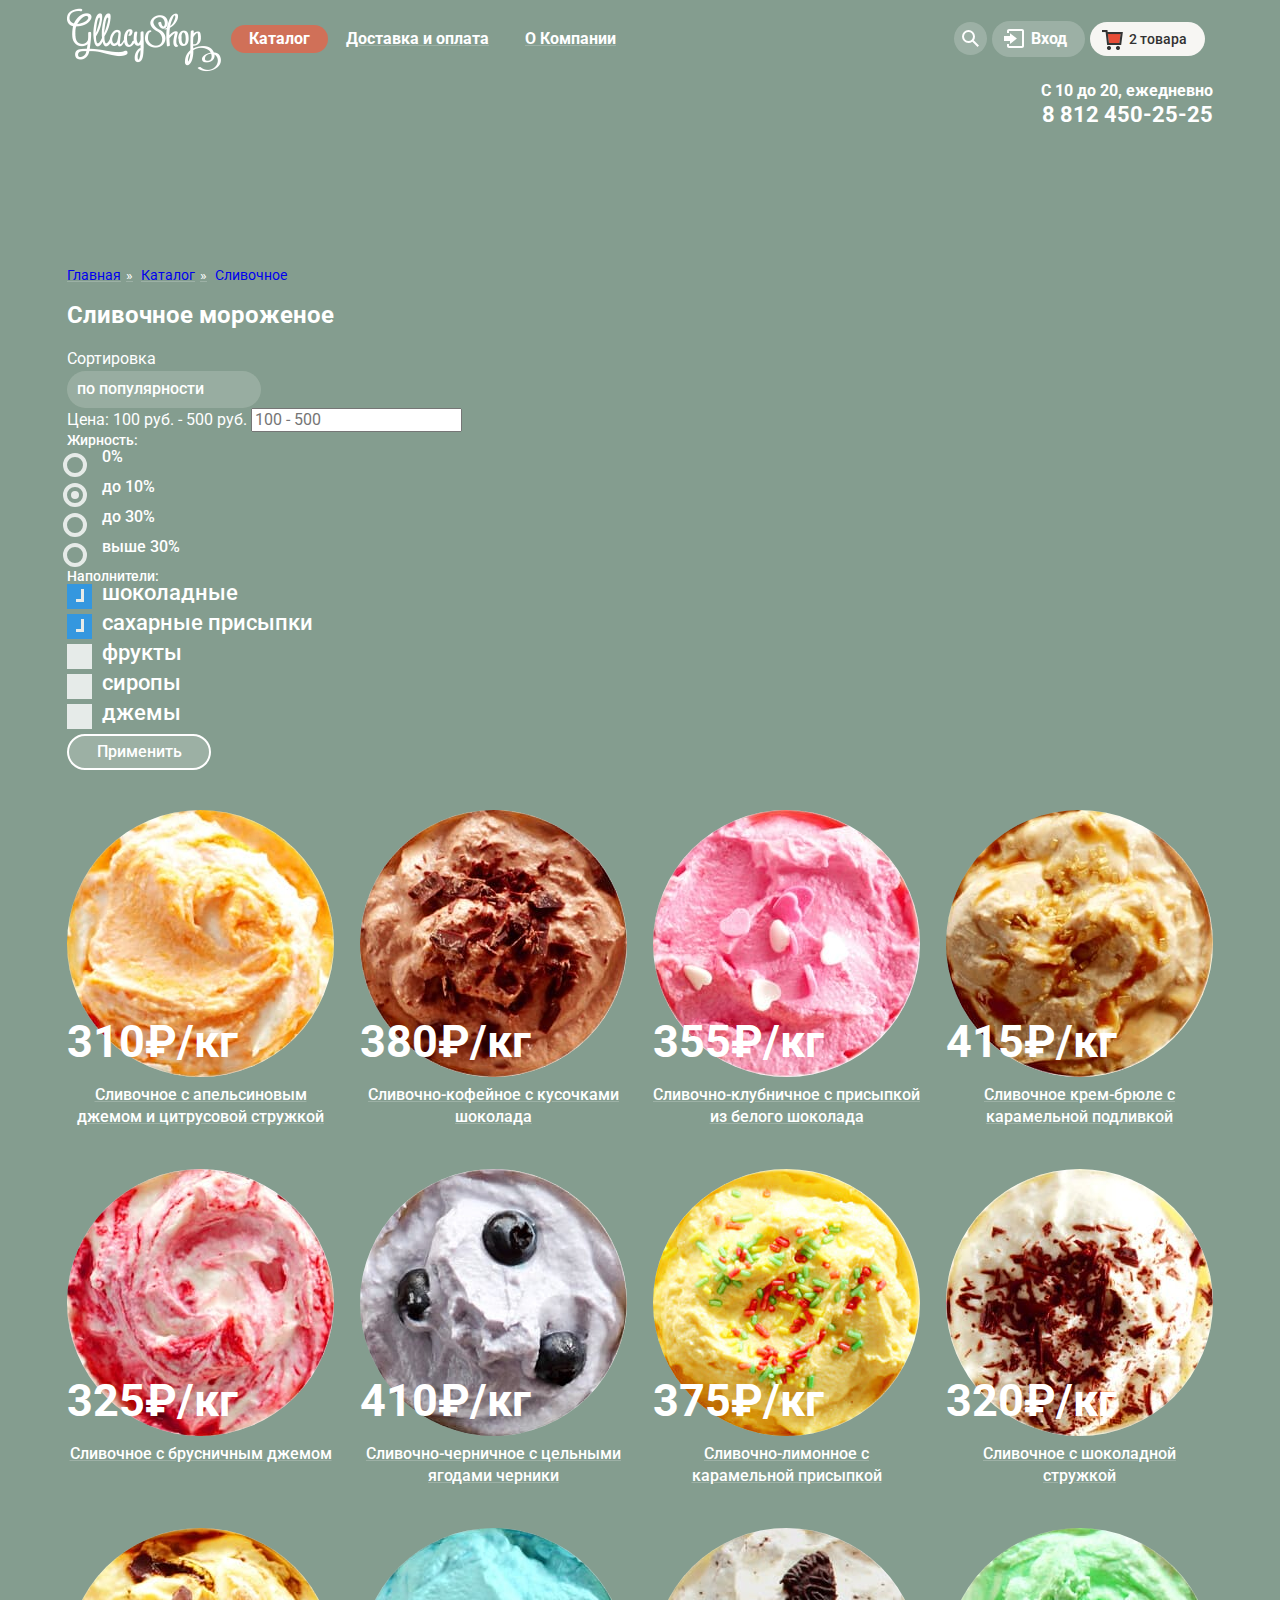
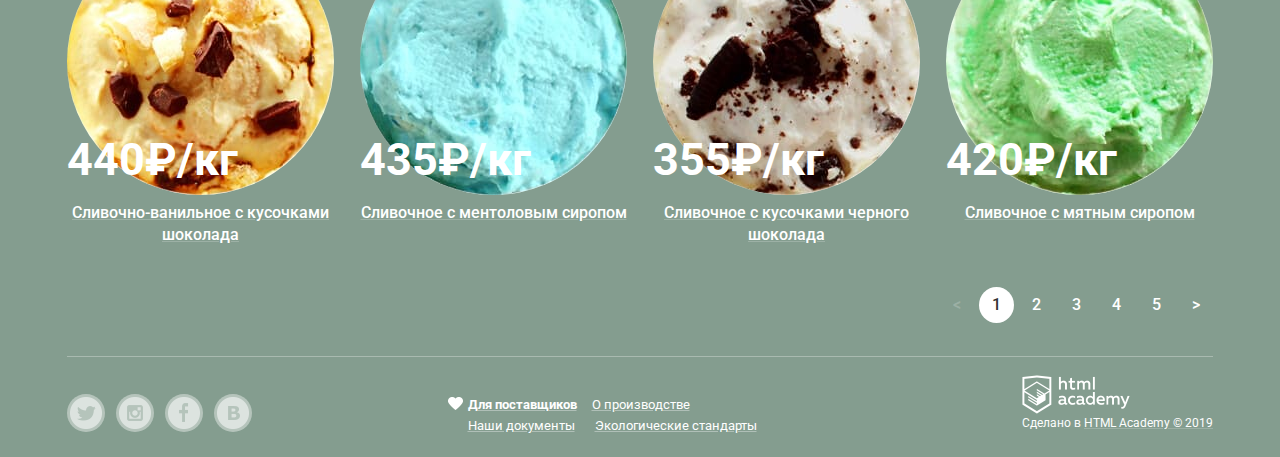
==== catalog.html @ 5bbfe1a0 "Добавляет стилизацию фильтра с радио-кнопками" ====
<!DOCTYPE html>
<html lang="ru">

<head>
  <meta charset="utf-8">
  <title>HTML Academy: Глейси - Каталог</title>
  <link href="https://fonts.googleapis.com/css?family=Roboto:400,500,700&display=swap&subset=cyrillic" rel="stylesheet">
  <link href="css/normalize.css" rel="stylesheet">
  <link href="css/style.css" rel="stylesheet">
</head>

<body>
  <header class="main-header">
    <h2 class="visually-hidden">Секция хедера</h2>
    <div class="container">
      <nav class="main-navigation">
        <a class="main-header-logo" href="index.html">
          <img src="img/logo.png" width="154" height="64" alt="Глейси">
        </a>
        <ul class="site-navigation">
          <li class="navigation-item navigation-item-current catalog" onclick="myFunction()"><a href="#">Каталог</a>
            <ul class="catalog-list">
              <li class="catalog-list-item">
                <a class="" href="#">Новинки</a>
              </li>
              <li class="divider"></li>
              <li class="catalog-list-item-current">
                <a class="" href="catalog.html">Сливочное</a>
              </li>
              <li class="catalog-list-item">
                <a class="" href="#">Щербеты</a>
              </li>
              <li class="catalog-list-item">
                <a class="" href="#">Фруктовый лед</a>
              </li>
              <li class="catalog-list-item">
                <a class="" href="#">Мелорин</a>
              </li>
            </ul>
          </li>
          <li class="navigation-item"><a href="delivery.html">Доставка и оплата</a></li>
          <li class="navigation-item"><a href="company.html">О Компании</a></li>
        </ul>
        <ul class="user-navigation">
          <li class="navigation-item search"><a class="visually-hidden" href="#">Поиск</a>
            <img class="search-icon" src="img/search-icon.svg" width="17" height="17" alt="">
            <img class="search-icon-hover" src="img/search-icon-hover.svg" width="17" height="17" alt="">
            <div class="search-bar">
              <input class="search-bar-input" type="text" name="search" value="" placeholder="Что ищем?">
            </div>
          </li>
          <li class="navigation-item sign-in"><a class="sign-in-text" href="#">Вход</a>
            <form class="sign-form" action="https://echo.htmlacademy.ru" method="post">
              <input class="sign-form-email input-default" type="email" name="email" value=""
                placeholder="Электронная почта">
              <input class="sign-form-password input-default" type="password" name="password" value=""
                placeholder="Пароль">
              <div class="sign-form-container">
                <a class="button sign-in-button" href="#">
                  <span class="button-text">Войти</span></a>
                <div class="sign-link-wrapper">
                  <a class="sign-form-link" href="#">Забыли пароль?</a>
                  <a class="sign-form-link" href="#">Новая регистрация</a>
                </div>
              </div>
            </form>
          </li>
          <li class="navigation-item basket full-basket"><a class="basket-link-full" href="basket.html">2 товара</a>
            <div class="basket-full-form">
              <ul class="basket-list">
                <li class="basket-list-item">
                  <img class="basket-item-small" src="img/icecream-1-small.png" width="33" height="33" alt="">
                  <p class="basket-item-description">Пломбир с апельсиновым джемом</p>
                  <p class="basket-item-kg">1,5 кг х
                    <span class="price-per-kg">200 руб.</span></p>
                  <p class="item-total-price">300 руб.</p>
                </li>
                <li class="basket-list-item">
                  <img class="basket-item-small" src="img/icecream-2-small.png" width="33" height="33" alt="">
                  <p class="basket-item-description">Клубничный пломбир с присыпкой
                    из белого шоколада</p>
                  <p class="basket-item-kg">1,5 кг х
                    <span class="price-per-kg">300 руб.</span></p>
                  <p class="item-total-price">450 руб.</p>
                </li>
              </ul>
              <p class="basket-price-total">Итого: <span>750 руб.</span></p>
              <a class="button basket-button">
                <span class="button-text">Оформить заказ</span></a>
            </div>
          </li>
        </ul>
      </nav>
      <div class="schedule-card">
        <p class="schedule">С 10 до 20, ежедневно</p>
        <p class="header-tel">8 812 450-25-25</p>
      </div>
    </div>
  </header>
  <main>
    <section class="breadcrumbs">
      <div class="container">
        <h2 class="visually-hidden">Секция указателя</h2>
        <ul class="breadcrumbs-list">
          <li class="breadcrumbs-item"><a href="index.html">Главная</a></li>
          <li class="breadcrumbs-item"><a href="#">Каталог</a></li>
          <li class="breadcrumbs-item"><a href="#">Сливочное</a></li>
        </ul>
      </div>
    </section>
    <section class="site-title">
      <div class="container">
        <h2 class="site-text">Сливочное мороженое</h2>
      </div>
    </section>
    <section class="filters">
      <h2 class="visually-hidden">Секция фильтров</h2>
      <div class="container">
        <form class="filters-form">
          <label for="filters-sorting">Сортировка</label>
          <div class="custom-filters-sorting">
            <select id="filters-sorting" class="filters-sorting-select" name="sorting">
              <option class="sorting-option">по популярности</option>
              <option class="sorting-option">сначала недорогие</option>
              <option class="sorting-option">сначала дорогие</option>
              <option class="sorting-option">по жирности</option>
            </select>
          </div>
          <label for="filters-pricing">Цена: 100 руб. - 500 руб.</label>
          <input id="filters-pricing" class="filters-pricing-input" type="text" name="pricing" placeholder="100 - 500">
          <fieldset class="filters-fat">
            <legend class="fat-title">Жирность:</legend>
            <ul class="filters-fat-list">
              <li class="filters-fat-item">
                <label class="radio-container" aria-label="Выбрать жирность
                мороженого: 0%">
                  <input type="radio" name="fat" value="0%">
                  <span class="radio-mark"></span>
                  0%
                </label>
              </li>
              <li class="filters-fat-item">
                <label class="radio-container" aria-label="Выбрать жирность
                мороженого: до 10%">
                  <input type="radio" name="fat" value="10%" checked>
                  <span class="radio-mark"></span>
                  до 10%
                </label>
              </li>
              <li class="filters-fat-item">
                <label class="radio-container" aria-label="Выбрать жирность
                мороженого: до 30%">
                  <input type="radio" name="fat" value="30%">
                  <span class="radio-mark"></span>
                  до 30%
                </label>
              </li>
              <li class="filters-fat-item">
                <label class="radio-container" aria-label="Выбрать жирность
                мороженого: выше 30%">
                  <input type="radio" name="fat" value="выше 30%">
                  <span class="radio-mark"></span>
                  выше 30%
                </label>
              </li>
            </ul>
          </fieldset>
          <fieldset class="filters-filler">
            <legend class="filler-title">Наполнители:</legend>
            <ul class="filler-list">
              <li class="filler-list-item" tabindex="0">
                <label class="checkbox-container" aria-label="Выбрать наполнители:
                шоколадные">
                  <input type="checkbox" name="filler" value="шоколадные" checked>
                  <span class="checkbox-mark"></span>
                  шоколадные
                </label>
              </li>
              <li class="filler-list-item" tabindex="0">
                <label class="checkbox-container" aria-label="Выбрать наполнители:
                сахарные присыпки">
                  <input type="checkbox" name="filler" value="сахарные присыпки" checked>
                  <span class="checkbox-mark"></span>
                  сахарные присыпки
                </label>
              </li>
              <li class="filler-list-item" tabindex="0">
                <label class="checkbox-container" aria-label="Выбрать наполнители:
                фрукты">
                  <input type="checkbox" name="filler" value="фрукты">
                  <span class="checkbox-mark"></span>
                  фрукты
                </label>
              </li>
              <li class="filler-list-item" tabindex="0">
                <label class="checkbox-container" aria-label="Выбрать наполнители:
                сиропы">
                  <input type="checkbox" name="filler" value="сиропы">
                  <span class="checkbox-mark"></span>
                  сиропы
                </label>
              </li>
              <li class="filler-list-item" tabindex="0">
                <label class="checkbox-container" aria-label="Выбрать наполнители:
                джемы">
                  <input type="checkbox" name="filler" value="джемы">
                  <span class="checkbox-mark"></span>
                  джемы
                </label>
              </li>
            </ul>
          </fieldset>
          <button class="filters-button">Применить</button>
        </form>
      </div>
    </section>
    <section class="goods">
      <h2 class="visually-hidden">Секция товаров</h2>
      <div class="container">
        <ul class="goods-list">
          <li class="good-item">
            <img class="icecream-image" src="img/icecream-1.jpg" width="267" height="267" alt="">
            <div class="price-tag">
              <p class="hit-price">310<span class="hit-price-icon">₽/кг</span></p>
            </div>
            <p class="hit-text">Сливочное с апельсиновым джемом и
              цитрусовой стружкой</p>
            <div class="item-card">
              <a class="button quick-view-button" href="#">Быстрый просмотр</a>
            </div>
          </li>
          <li class="good-item">
            <img class="icecream-image" src="img/icecream-2.jpg" width="267" height="267" alt="">
            <div class="price-tag">
              <p class="hit-price">380<span class="hit-price-icon">₽/кг</span></p>
            </div>
            <p class="hit-text">Сливочно-кофейное с кусочками шоколада</p>
            <div class="item-card">
              <a class="button quick-view-button" href="#">Быстрый просмотр</a>
            </div>
          </li>
          <li class="good-item">
            <img class="icecream-image" src="img/icecream-3.jpg" width="267" height="267" alt="">
            <div class="price-tag">
              <p class="hit-price">355<span class="hit-price-icon">₽/кг</span></p>
            </div>
            <p class="hit-text">Сливочно-клубничное с присыпкой из белого шоколада</p>
            <div class="item-card">
              <a class="button quick-view-button" href="#">Быстрый просмотр</a>
            </div>
          </li>
          <li class="good-item">
            <img class="icecream-image" src="img/icecream-4.jpg" width="267" height="267" alt="">
            <div class="price-tag">
              <p class="hit-price">415<span class="hit-price-icon">₽/кг</span></p>
            </div>
            <p class="hit-text">Сливочное крем-брюле с карамельной подливкой</p>
            <div class="item-card">
              <a class="button quick-view-button" href="#">Быстрый просмотр</a>
            </div>
          </li>
          <li class="good-item">
            <img class="icecream-image" src="img/icecream-5.jpg" width="267" height="267" alt="">
            <div class="price-tag">
              <p class="hit-price">325<span class="hit-price-icon">₽/кг</span></p>
            </div>
            <p class="hit-text">Сливочное с брусничным джемом</p>
            <div class="item-card">
              <a class="button quick-view-button" href="#">Быстрый просмотр</a>
            </div>
          </li>
          <li class="good-item">
            <img class="icecream-image" src="img/icecream-6.jpg" width="267" height="267" alt="">
            <div class="price-tag">
              <p class="hit-price">410<span class="hit-price-icon">₽/кг</span></p>
            </div>
            <p class="hit-text">Сливочно-черничное с цельными ягодами черники</p>
            <div class="item-card">
              <a class="button quick-view-button" href="#">Быстрый просмотр</a>
            </div>
          </li>
          <li class="good-item">
            <img class="icecream-image" src="img/icecream-7.jpg" width="267" height="267" alt="">
            <div class="price-tag">
              <p class="hit-price">375<span class="hit-price-icon">₽/кг</span></p>
            </div>
            <p class="hit-text">Сливочно-лимонное с карамельной присыпкой</p>
            <div class="item-card">
              <a class="button quick-view-button" href="#">Быстрый просмотр</a>
            </div>
          </li>
          <li class="good-item">
            <img class="icecream-image" src="img/icecream-8.jpg" width="267" height="267" alt="">
            <div class="price-tag">
              <p class="hit-price">320<span class="hit-price-icon">₽/кг</span></p>
            </div>
            <p class="hit-text">Сливочное с шоколадной стружкой</p>
            <div class="item-card">
              <a class="button quick-view-button" href="#">Быстрый просмотр</a>
            </div>
          </li>
          <li class="good-item">
            <img class="icecream-image" src="img/icecream-9.jpg" width="267" height="267" alt="">
            <div class="price-tag">
              <p class="hit-price">440<span class="hit-price-icon">₽/кг</span></p>
            </div>
            <p class="hit-text">Сливочно-ванильное с кусочками шоколада</p>
            <div class="item-card">
              <a class="button quick-view-button" href="#">Быстрый просмотр</a>
            </div>
          </li>
          <li class="good-item">
            <img class="icecream-image" src="img/icecream-10.jpg" width="267" height="267" alt="">
            <div class="price-tag">
              <p class="hit-price">435<span class="hit-price-icon">₽/кг</span></p>
            </div>
            <p class="hit-text">Сливочноe с ментоловым сиропом </p>
            <div class="item-card">
              <a class="button quick-view-button" href="#">Быстрый просмотр</a>
            </div>
          </li>
          <li class="good-item">
            <img class="icecream-image" src="img/icecream-11.jpg" width="267" height="267" alt="">
            <div class="price-tag">
              <p class="hit-price">355<span class="hit-price-icon">₽/кг</span></p>
            </div>
            <p class="hit-text">Сливочное с кусочками черного шоколада</p>
            <div class="item-card">
              <a class="button quick-view-button" href="#">Быстрый просмотр</a>
            </div>
          </li>
          <li class="good-item">
            <img class="icecream-image" src="img/icecream-12.jpg" width="267" height="267" alt="">
            <div class="price-tag">
              <p class="hit-price">420<span class="hit-price-icon">₽/кг</span></p>
            </div>
            <p class="hit-text">Сливочное с мятным сиропом</p>
            <div class="item-card">
              <a class="button quick-view-button" href="#">Быстрый просмотр</a>
            </div>
          </li>
        </ul>
      </div>
    </section>
    <div class="pagination">
      <div class="container">
        <ul class="pagination-list">
          <li class="pagination-cover">
            <a class="pagination-item pagination-item-disabled" href="#"
              aria-label="Перейти на предыдущую страницу">&lt;</a>
          </li>
          <li class="pagination-cover">
            <a class="pagination-item pagination-item-current" href="#" aria-label="Текущая страница">1</a>
          </li>
          <li class="pagination-cover">
            <a class="pagination-item" href="#" aria-label="Перейти на вторую страницу">2</a>
          </li>
          <li class="pagination-cover">
            <a class="pagination-item" href="#" aria-label="Перейти на третью страницу">3</a>
          </li>
          <li class="pagination-cover">
            <a class="pagination-item" href="#" aria-label="Перейти на четвертую страницу">4</a>
          </li>
          <li class="pagination-cover">
            <a class="pagination-item" href="#" aria-label="Перейти на пятую страницу">5</a>
          </li>
          <li class="pagination-cover">
            <a class="pagination-item" href="#" aria-label="Перейти на следующую страницу">></a>
          </li>
        </ul>
      </div>
    </div>
  </main>
  <footer class="main-footer">
    <div class="container container-spacebetween">
      <ul class="social-button-list">
        <li class="social-button-container">
          <a class="social-button" href="#">
            <img src="img/twitter-icon.svg" width="32" height="32" alt="">
            <span class="visually-hidden">Твиттер</span>
          </a>
        </li>
        <li class="social-button-container">
          <a class="social-button" href="#">
            <img src="img/insta-icon.svg" width="32" height="32" alt="">
            <span class="visually-hidden">Инстаграм</span>
          </a>
        </li>
        <li class="social-button-container">
          <a class="social-button" href="#">
            <img src="img/fb-icon.svg" width="32" height="32" alt="">
            <span class="visually-hidden">Фейсбук</span>
          </a>
        </li>
        <li class="social-button-container">
          <a class="social-button" href="#">
            <img src="img/vk-icon.svg" width="32" height="32" alt="">
            <span class="visually-hidden">Вконтакте</span>
          </a>
        </li>
      </ul>
      <ul class="menu">
        <li class="menu-item"><a class="link-default" href="#">Для поставщиков</a></li>
        <li class="menu-item"><a class="link-default" href="#">О производстве</a></li>
        <li class="menu-item"><a class="link-default" href="#">Наши документы</a></li>
        <li class="menu-item"><a class="link-default" href="#">Экологические стандарты</a></li>
      </ul>
      <div class="made-in">
        <img src="img/logo-htmlacademy.svg" width="108" height="39" alt="">
        <p class="made-in-text">Сделано в
          <span class="made-in-htmlacademy">HTML Academy © 2019</span>
        </p>
      </div>
    </div>
  </footer>
  <div class="modal">
    <div class="container">
      <div class="modal-title-wrapper ">
        <h2>Мы обязательно вам ответим!</h2>
        <button class="modal-close" type="button" aria-label="Закрыть форму обратной связи">
          <img src="img/close-cross.svg" width="18" height="17" alt="">
        </button>
      </div>
      <form class="writeus-form" action="https://echo.htmlacademy.ru" method="post">
        <p class="writeus-item">
          <input id="writeus-name" class="writeus-item-input input-default" type="text" name="name" value=""
            placeholder="Как вас зовут?">
        </p>
        <p class="writeus-item">
          <input id="writeus-email" class="writeus-item-input input-default" type="email" name="email" value=""
            placeholder="Ваша почта для ответа?">
        </p>
        <p class="writeus-item">
          <input id="writeus-emailtext" class="writeus-item-input input-default" type="text" name="email-text" value=""
            placeholder="Напишите что-нибудь...">
        </p>
        <button class="button writeus-button" type="submit"><span class="button-text">Отправить</span></button>
      </form>
    </div>
  </div>
  <script src="js/script.js"></script>
</body>

</html>
---- css/style.css ----
/*  */
/* Основные правила */

body {
  margin: 0 auto;
  padding: 0;

  font-family: "Roboto", Arial, sans-serif;
  font-size: 16px;
  font-weight: 400;
  line-height: 24px;
  color: #ffffff;

  background-color: #849d8f;
}

a {
  text-decoration: none;
}

/*  */
/* Visually hidden */

.visually-hidden {
  position: absolute;
  clip: rect(0 0 0 0);
  width: 1px;
  height: 1px;
  margin: -1px;
}

/*  */
/* Стили контейнеров */
.container {
  width: 1146px;
  margin: 0 auto;
  padding: 0 27px;
}

.container-flex {
  display: flex;
}

.container-spacebetween {
  display: flex;
  justify-content: space-between;
}
/*  */

/*  */
/* Раздел навигации */
.main-header {
  margin-bottom: 140px;
}

.main-navigation {
  display: flex;
  /* flex-direction: row;
  justify-content: space-between; */

  width: 1146px;
  /* height: 154px; */
  margin: 0;
  padding: 0;
  padding-top: 8px;
}

.main-header-logo {
  margin-right: 10px;
}

.site-navigation,
.catalog-list,
.user-navigation {
  margin: 0;
  padding: 0;

  list-style: none;
}

.site-navigation {
  display: flex;
  align-items: center;

  margin-right: 320px;
  margin-bottom: 10px;

  font-size: 16px;
  font-weight: 700;
  line-height: 18px;
}

.navigation-item {
  margin: 0;
  margin-top: 5px;
  margin-bottom: 5px;
  padding: 0;
  padding-top: 5px;
  padding-bottom: 5px;
}

.catalog:hover {
  text-decoration: none;

  background-color: #f7f6f3;
  border-radius: 25px;
}

.catalog:hover > a {
  color: #000000;
}

.catalog:hover .catalog-list {
  display: block;
}

.catalog:focus,
.catalog:active  {
  box-shadow: inset 0 2px 1px #696969;
  background-color: #ededed;
  background-color: #f8f7f4;
}

.catalog {
  position: relative;
}

.catalog-list {
  display: none;
  position: absolute;
  top: 30px;
  left: 0;

  width: 143px;
  margin-top: 5px;
  /* height: 171px; */

  box-shadow: 0 20px 20px rgba(0, 0, 0, 0.4);
  background-color: #f8f7f4;
  border-radius: 5px;

  z-index: 1;
}

.show {
  display: block;
}

.catalog-list .catalog-list-item {
  margin-right: 5px;
  margin-left: 5px;
  padding-top: 8px;
  padding-right: 20px;
  padding-left: 20px;
  padding-bottom: 8px;
}

.catalog-list-item a {
  font-size: 14px;
  font-weight: 400;
  line-height: 16px;

  color: #000000;
}

.catalog-list-item:first-child {
  border-bottom: 1px solid #e9e9e9;
}

.catalog-list-item:first-child a {
  font-weight: 700;
}

.catalog-list-item:hover {
  background-color: #fbded7;
  border-radius: 5px;
}

.catalog-list-item:focus {
  background-color: #f6b5a5;
  border-radius: 5px;
}

.catalog-list .catalog-list-item-current {
  padding-top: 8px;
  padding-bottom: 8px;

  background-color: #d07058;
}

.catalog-list-item-current a {
  padding-top: 8px;
  padding-right: 20px;
  padding-left: 20px;
  padding-bottom: 8px;

  font-size: 14px;
  font-weight: 400;
  line-height: 16px;

  color: #ffffff;
}

.navigation-item {
  padding-left: 18px;
  padding-right: 18px;

  text-decoration: underline;
  text-decoration-color: rgba(255, 255, 255, 0.2);
}

.navigation-item-current {
  text-decoration: none;

  background-color: #d07058;
  border-radius: 25px;
}

.user-navigation {
  display: flex;
  align-items: center;
  flex-wrap: wrap;

  margin-bottom: 10px;

  font-size: 14px;
  font-weight: 500;
  line-height: 16px;
}

/*  */
/* Кнопка поиска */
.search {
  position: relative;

  width: 33px;
  height: 33px;
  margin: 0;
  padding: 0;

  border-radius: 50%;
  background-color:rgba(255, 255, 255, 0.2);
}

.search-icon,
.search-icon-hover {
  padding-top: 8px;
  padding-left: 8px;
}

.search-icon-hover {
  display: none;
}

.search:hover {
  background-color: #f8f7f4;
}

.search:hover .search-icon {
  display: none;
}

.search:hover .search-icon-hover {
  display: block;
}

.search:hover .search-bar {
  display: block;
}

.search-bar {
  display: none;
  position: absolute;
  top: 37px;
  right: 0;

  width: 341px;
  height: 84px;

  box-shadow: 0 20px 20px rgba(0, 0, 0, 0.4);
  background-color: #f8f7f4;
  border-radius: 5px;
}

.search-bar-input {
  width: 301px;
  height: 44px;
  margin: 0;
  margin-top: 15px;
  margin-right: 10px;
  margin-bottom: 15px;
  margin-left: 10px;
  padding: 0;
  padding-left: 15px;

  font-size: 14px;
  font-weight: 400;
  line-height: 24px;
  color: rgba(157, 177, 165, 0.2);

  border: 1px solid #d3d3d2;
  background-color: #ffffff;
  border-radius: 5px;
}
/*  */

/*  */
/* Форма входа */
.sign-in {
  position: relative;
  margin-left: 5px;
  padding-top: 9px;
  padding-bottom: 9px;

  text-decoration: none;

  border-radius: 25px;
  background-color:rgba(255, 255, 255, 0.2);
}

.sign-in > a {
  margin: 0;
  padding: 0;
  padding-left: 21px;

  font-size: 14px;
  font-weight: 500;
  line-height: 16px;
  color: #ffffff;
}

.sign-in .sign-in-text::before {
  position: absolute;
  top: 8px;
  left: 12px;

  content: url("../img/entry-icon.svg");
}

.sign-in:hover {
  background-color: #f8f7f4;
}

.sign-in:hover > a {
  color: #323232;
}

.sign-in:hover .sign-in-text::before {
  content: url("../img/entry-icon-hover.svg");
}

.sign-in:hover .sign-form {
  display: flex;
}

.sign-form {
  display: none;
  flex-direction: column;
  position: absolute;
  top: 40px;
  left: -187px;

  width: 277px;
  height: 214px;

  box-shadow: 0 20px 20px rgba(0, 0, 0, 0.4);
  background-color: #f8f7f4;
  border-radius: 10px;
}

.sign-form-email {
  width: 226px;
  height: 39px;
  margin-top: 20px;
  margin-left: 20px;
  padding-top: 5px;
  padding-left: 15px;

  border: 1px solid #d3d3d2;
  background-color: #ffffff;
  border-radius: 5px;
}

.sign-form-password {
  width: 226px;
  height: 39px;
  margin-top: 20px;
  margin-left: 20px;
  padding-top: 5px;
  padding-left: 15px;

  border: 1px solid #d3d3d2;
  background-color: #ffffff;
  border-radius: 5px;
}

.sign-form-container {
  display: flex;
  flex-direction: row;
  justify-content: flex-start;
}

.button {
  display: block;
  width: 100px;
  /* height: 40px; */

  vertical-align: middle;
  text-align: center;
  line-height: 38px;
  /* box-shadow: 0 1px 2px #ac1000; */
  background-color: #e84d37;
  /* background-image: linear-gradient(to top, #e74a35 0%, #f26843 100%); */

  box-shadow: 0 2px 2px rgba(172, 16, 0, 0.64);
  background-color: #ffffff;
  background-image: linear-gradient(to top, #e74a35 0%, #f26843 100%);
  border-radius: 20px;
}

.sign-link-wrapper {
  display: flex;
  flex-direction: column;

  margin-top: 12px;
}
/* Общие стили для кнопок */
.button:hover {
  box-shadow: 0 2px 2px #ac1000;
  background-color: rgba(255, 255, 255, 0.2);
  background-color: #ffffff;
  background-image: linear-gradient(to top, #e74a35 0%, #f26843 100%);
}

.button:active {
  box-shadow: inset 0 2px 2px #942718;
  background-color: rgba(0, 0, 0, 0.07);
  background-color: #ffffff;
  background-image: linear-gradient(to top, #f26843 0%, #e74a35 100%);
}

.sign-in-button {
  align-self: flex-start;
  height: 38px;
  margin: 0;
  margin-top: 15px;
  margin-right: 20px;
  margin-left: 20px;
  padding: 0;

  line-height: 38px;
}

.button-text {
  font-size: 18px;
  font-weight: 700;
  line-height: 38px;
  color: #fefefe;
}

.sign-form-link {
  font-size: 13px;
  font-weight: 400;
  line-height: 24px;
  color: #323232;

  text-decoration: underline;
  text-decoration-color: rgba(0, 0, 0, 0.2);
}

/*  */

/*  */
/* Форма корзины */
.basket {
  position: relative;
  margin-left: 5px;
  padding-top: 9px;
  padding-bottom: 9px;

  text-decoration: none;

  border-radius: 25px;
  background-color:rgba(255, 255, 255, 0.2);
}

.full-basket {
  background-color: #f7f6f3;
}

.basket .basket-link-empty {
  margin: 0;
  padding: 0;
  padding-left: 21px;

  font-size: 14px;
  font-weight: 500;
  line-height: 16px;
  color: #ffffff;
}

.basket .basket-link-empty::before {
  position: absolute;
  top: 8px;
  left: 12px;

  content: url("../img/basket-icon.svg");
}

.basket .basket-link-full {
  margin: 0;
  padding: 0;
  padding-left: 21px;

  font-size: 14px;
  font-weight: 500;
  line-height: 16px;
  color: #323232;
}

.basket .basket-link-full::before {
  position: absolute;
  top: 8px;
  left: 12px;

  content: url("../img/basket-full-icon.svg");
}

.basket:hover .basket-full-form{
  display: flex;
}

.basket-full-form {
  display: none;
  flex-direction: column;
  position: absolute;
  top: 38px;
  left: -424px;

  width: 539px;
  height: 202px;
  padding-top: 20px;
  padding-bottom: 20px;

  box-shadow: 0 20px 20px rgba(0, 0, 0, 0.4);
  background-color: #f8f7f4;
  border-radius: 5px;
}

.basket-list {
  display: flex;
  flex-direction: column;

  margin-right: 14px;
  margin-bottom: 16px;
  margin-left: 14px;

  border-bottom: 1px solid #e9e9e9;
}

.basket-list-item {
  position: relative;
  display: flex;
  align-items: center;

  width: 485px;
  /* height: 33px; */
  padding-bottom: 5px;
}

.basket-item-small {
  margin-right: 14px;
}

.basket-list-item::before {
  position: absolute;
  content: url("../img/small-cross.png");

  top: 15px;
  left: -25px;

  width: 11px;
  height: 11px;
}

.basket-item-description {
  width: 220px;
  margin-right: 32px;
}

.basket-item-kg {
  margin-right: 29px;
}

.basket-item-description,
.basket-item-kg,
.price-per-kg,
.item-total-price {
  font-size: 13px;
  font-weight: 400;
  line-height: 16px;
  color: #323232;
}

.price-per-kg {
  color: #999999;
}

.basket-price-total {
  align-self: flex-end;
  margin: 0;
  margin-right: 16px;
  padding: 0;
  padding-bottom: 15px;

  font-size: 15px;
  font-weight: 700;
  line-height: 18px;
  color: #323232;
}

.basket:hover > a {
  color: #000000;
}

.basket-button {
  align-self: flex-end;

  width: 170px;
  margin-right: 14px;
  padding: 0;
  padding-bottom: 6px;
}

/*  */

.navigation-item > a {
  font-size: 16px;
  font-weight: 700;
  line-height: 18px;
  color: #ffffff;
}

.schedule-card {
  display: flex;
  flex-direction: column;
  align-items: flex-end;
}

.schedule {
  margin: 0;
  padding: 0;

  font-weight: 700;
}

.header-tel {
  margin: 0;
  padding: 0;

  font-size: 22px;
  font-weight: 700;
  line-height: 24px;
}

/* Раздел слайдера */
.slider {
  display: none;
}

/* Раздел баннеров */
.banner-catalog {
  display: flex;

  margin: 0;
  margin-bottom: 37px;
  padding: 0;

  list-style: none;
}

.banner-title {
  margin: 0;
  padding: 0;
  padding-top: 18px;
  padding-bottom: 18px;

  font-size: 35px;
  font-weight: 700;
  line-height: 41px;
}

.banner-item {
  display: flex;
  flex-direction: column;

  width: 560px;
  height: 229px;
  padding-left: 30px;

  border-radius: 10px;
}

.banner-item:first-child {
  margin-right: 30px;

  background-color: #d02452;
  background-image: url("../img/raspberry-bg.jpg");
  background-size: cover;
  background-repeat: no-repeat;
}

.banner-item:last-child {
  background-color: #6e4229;
  background-image: url("../img/chocolate-bg.jpg");
  background-size: cover;
  background-repeat: no-repeat;
}

.banner-text {
  width: 514px;
  height: 40px;

  margin: 0;
  padding: 0;
  padding-bottom: 40px;

  font-size: 18px;
  font-weight: 700;
  line-height: 22px;
}

.banner-button {
  align-self: flex-end;

  width: 150px;
  /* height: 46px; */
  margin-right: 20px;
  padding-top: 10px;
  padding-right: 15px;
  padding-bottom: 10px;
  padding-left: 15px;

  font-size: 18px;
  font-weight: 700;
  line-height: 24px;
  text-decoration: none;
  color: #ffffff;

  box-shadow: 0 2px 2px rgba(85, 8, 0, 0.54);
  background-color: #ffffff;
  background-image: linear-gradient(to top, #e74a35 0%, #f26843 100%);
  opacity: 0.99;
}

.banner-button:hover {
  box-shadow: 0 1px 2px #ac1000;
  background-color: rgba(255, 255, 255, 0.2);
  background-color: #ffffff;
  background-image: linear-gradient(to top, #e74a35 0%, #f26843 100%);
}

.banner-button:active {
  box-shadow: inset 0 2px 2px #942718;
  background-color: rgba(0, 0, 0, 0.07);
  background-color: #ffffff;
  background-image: linear-gradient(to top, #f26843 0%, #e74a35 100%);
}

/* Раздел хитов */
.hits-catalog {
  display: flex;

  margin: 0;
  padding: 0;
  margin-bottom: 40px;

  list-style: none;
}

.hit-item {
  margin-right: 26px;
}

.price-tag {
  position: relative;
}

.hit-price {
  position: absolute;
  top: -65px;

  margin: 0;
  padding: 0;

  font-size: 45px;
  font-weight: 700;
  line-height: 45px;
  color: #ffffff;
}

.hit-kg-icon,
.hit-ruble-icon {
  font-size: 30px;
  font-weight: 700;
  line-height: 45px;
  color: #ffffff;
}

.hit-ruble-icon {
  font-size: 45px;
}

.hit-text {
  margin: 0;
  padding: 0;

  font-size: 16px;
  font-weight: 500;
  line-height: 22px;
  color: #ffffff;

  text-align: center;
  text-decoration: underline;
  text-decoration-color: rgba(255, 255, 255, 0.2);
}

.icecream-image {
  border-radius: 50%;
}

.hit-icon {
  position: absolute;
  top: -268px;
}

/* Общие стили для ссылок */
.link-default {
  /* font-size: 16px;
  font-weight: 500;
  line-height: 18px; */
  color: #ffffff;

  text-decoration: underline;
  text-decoration-color: rgba(255, 255, 255, 0.2);
}

.link-default:hover,
.link-default:active {
  /* font-size: 16px;
  font-weight: 500;
  line-height: 18px; */
  color: #ffbc9e;

  text-decoration: underline;
  text-decoration-color: rgba(255, 188, 158, 0.2);
}

.link-form-default {
  /* font-size: 16px;
  font-weight: 500;
  line-height: 18px; */
  color: #323232;

  text-decoration: underline;
  text-decoration-color: rgba(50, 50, 50, 0.2);
}

.link-form-default:hover,
.link-form-default:active {
  /* font-size: 16px;
  font-weight: 500;
  line-height: 18px; */
  color: #e84d37;

  text-decoration: underline;
  text-decoration-color: rgba(232, 77, 55, 0.2);
}

/* Общие стили для полей ввода */
.input-default {
  font-size: 16px;
  font-weight: 400;
  line-height: 24px;
  color: #999999;

  border: 1px solid rgba(178, 178, 178, 0.52);
  background-color: #ffffff;
}

.input-default:hover {
  border: 2px solid rgba(154, 154, 154, 0.52);
}

.input-default:focus {
  border: 2px solid rgba(46, 136, 228, 0.52);
}

.input-default:valid {
  font-size: 16px;
  font-weight: 700;
  line-height: 24px;
  color: #323232;

  border: 1px solid rgba(178, 178, 178, 0.52);
}


/* Раздел SEO */
.seo {
  margin-bottom: 40px;
}

.seo-wrapper {
  padding-left: 10px;

  background-color: #f1e7d0;
  background-image: url("../img/wafer-bg.jpg");
  background-repeat: repeat;
  border-radius: 10px;
}

.seo-title {
  margin: 0;
  padding: 0;
  padding-top: 24px;
  padding-bottom: 24px;
  padding-left: 18px;

  font-size: 24px;
  font-weight: 500;
  line-height: 30px;
  color: #323232;
}

.seo-features-list {
  display: flex;
  flex-wrap: wrap;

  margin: 0;
  padding: 0;

  list-style: none;
}

.feature-item {
  position: relative;

  width: 514px;
  margin-right: 33px;
  margin-bottom: 30px;
  margin-left: 20px;
}

.seo-feature-icon {
  position: absolute;
  top: -16px;
}

.feature-description {
  margin: 0;
  padding: 0;
  padding-left: 60px;

  font-size: 16px;
  font-weight: 400;
  line-height: 22px;
  color: #323232;
}

/* Раздел блога */
.blog-mailing {
  margin-bottom: 40px;
}

.blog-list {
  display: flex;
}

.blog-news {
  width: 560px;
  height: 220px;
  margin-right: 30px;
  padding-left: 25px;

  background-color: #ffffff;
  background-image: url("../img/strawberry-bg.png");
  background-repeat: no-repeat;
  border-radius: 10px;
}

.blog-title {
  font-size: 16px;
  font-weight: 500;
  line-height: 22px;
  color: #323232;
}

.blog-news-title {
  display: block;

  width: 282px;

  font-size: 24px;
  font-weight: 700;
  line-height: 30px;
  color: #323232;

  text-decoration: underline;
}

/* Раздел рассылки */
.mailing {
  display: flex;
  width: 560px;
  padding-top: 5px;
  padding-right: 5px;
  padding-bottom: 5px;
  padding-left: 5px;

  background-image: url("../img/mailing-bg.jpg");
  background-position: 50% 50%;
  background-repeat: no-repeat;
  border-radius: 10px;
}

.mailing-bg {
  width: 500px;
  /* height: 211px; */
  padding-top: 5px;
  padding-right: 20px;
  padding-bottom: 5px;
  padding-left: 20px;

  background-color: #f8f7f4;

  border-radius: 10px;
}

.mailing-signup {
  display: flex;
  flex-direction: row;
  justify-content: flex-start;

  margin-top: 40px;
}

.mailing-text {
  font-size: 16px;
  font-weight: 400;
  line-height: 22px;
  color: #5a5a5a;
}

.mailing-signup-input {
  width: 352px;
  height: 44px;
  margin-right: 10px;
  padding-left: 16px;

  border: 1px solid rgba(178, 178, 178, 0.52);
  background-color: #ffffff;
  border-radius: 5px;
}

.mailing-button {
  height: 20px;
  padding-top: 11px;
  padding-right: 20px;
  padding-bottom: 14px;
  padding-left: 20px;

  font-size: 18px;
  font-weight: 700;
  line-height: 24px;
  color: #fefefe;
}

/* Раздел хлебных крошек */
.breadcrumbs-list {
  display: flex;
  justify-content: space-between;

  width: 220px;
  margin: 0;
  padding: 0;

  list-style: none;
}

.breadcrumbs-item {
  font-size: 14px;
  font-weight: 400;
  line-height: 16px;
  color: #ffffff;

  text-decoration: underline;
  text-decoration-color: rgba(255, 255, 255, 0.2);
}

.breadcrumbs-item::after {
  content: "»";
  padding: 0 5px;

  line-height: 16px;

  text-decoration: none;
}

.breadcrumbs-item:last-child {
  text-decoration: none;
}

.breadcrumbs-item:last-child::after {
  display: none;
}

/* Раздел фильтров */
.filters {
  margin-bottom: 40px;
}

.filters fieldset {
  margin: 0;
  padding: 0;

  border: none;
}

.filters-sorting,
.filters-pricing,
.fat-title,
.filler-title {
  font-size: 14px;
  font-weight: 500;
  line-height: 16px;
  color: #ffffff;
}

.filters-sorting-select {
  position: relative;
  padding-left: 10px;

  font-size: 16px;
  font-weight: 500;
  line-height: 18px;
  color: #ffffff;

  width: 194px;
  height: 37px;

  appearance: none;
  background-color: rgba(157, 177, 165, 0.8);
  border: none;
  border-radius: 25px;
}

.filters-sorting-select:hover {
  color: #000000;
}

.select-selected:after {
  position: absolute;
  content: "";

  top: 14px;
  right: 10px;
  width: 0;
  height: 0;

  border: 6px solid transparent;
  border-color: #fff transparent transparent transparent;
}

/* Кастомный радио-фильтр */
.filters-fat-list,
.filler-list {
  margin: 0;
  padding: 0;

  list-style: none;
}

.radio-container {
  display: block;
  position: relative;

  margin-bottom: 12px;
  padding-left: 35px;

  user-select: none;
  cursor: pointer;
}

.radio-container input {
  position: absolute;

  height: 0;
  width: 0;

  opacity: 0;
  cursor: pointer;
}

.radio-mark {
  position: absolute;
  top: 5px;
  left: -4px;

  width: 16px;
  height: 16px;

  background-color: #849d8f;
  border: 4px solid #ffffff;
  border-radius: 50%;
  opacity: 0.8;
}

.radio-container:hover input ~ .radio-mark {
  opacity: 1;
}

.radio-container input:checked ~ .radio-mark {
  background-color: #849d8f;
}

.radio-mark:after {
  content: "";
  position: absolute;
  display: none;
}

.radio-container input:checked ~ .radio-mark:after {
  display: block;
}

.radio-container .radio-mark:after {
  top: 4px;
  left: 4px;

  width: 8px;
  height: 8px;

  border-radius: 50%;
  background: white;
}

/* Кастомный радио-фильтр */

.radio-container,
.checkbox-container {
  font-size: 16px;
  font-weight: 500;
  line-height: 18px;
  color: #ffffff;
}

/* Кастомный чекбокс-фильтр */
.checkbox-container {
  display: block;
  position: relative;

  padding-left: 35px;
  margin-bottom: 12px;

  font-size: 22px;

  user-select: none;
  cursor: pointer;
}

.checkbox-container input {
  position: absolute;

  height: 0;
  width: 0;

  opacity: 0;
  cursor: pointer;
}

.checkbox-mark {
  position: absolute;
  top: 0;
  left: 0;

  width: 25px;
  height: 25px;

  background-color: #ffffff;
  opacity: 0.8;
}

.checkbox-container:hover input ~ .checkbox-mark {
  background-color: #ffffff;
  opacity: 1;
}

.checkbox-container input:checked ~ .checkbox-mark {
  background-color: #2196F3;
}

.checkbox-mark:after {
  content: "";
  position: absolute;
  display: none;
}

.checkbox-container input:checked ~ .checkbox-mark:after {
  display: block;
}

.checkbox-container .checkbox-mark:after {
  left: 9px;
  top: 5px;

  width: 5px;
  height: 10px;

  border: solid white;
  border-width: 0 3px 3px 0;

  /* transform: rotate(45deg); */
}
/* Кастомный чекбокс-фильтр */

.filters-button {
  width: 144px;
  height: 36px;

  font-size: 16px;
  font-weight: 500;
  line-height: 18px;
  color: #ffffff;

  border: 2px solid #ffffff;
  background-color: #9cb0a4;
  border-radius: 25px;
}

.filters-button:hover {
  color: #323232;

  border: none;
  background-color: #fbfcfc;
}

.filters-button:active {
  color: #323232;

  box-shadow: inset 0 2px 1px #696969;
  background-color: #ededed;
}


/* Раздел каталога */
.goods-list {
  display: flex;
  flex-wrap: wrap;

  margin: 0;
  padding: 0;

  list-style: none;
}

.good-item {
  position: relative;
  width: 267px;

  margin: 0;
  margin-right: 26px;
  margin-bottom: 41px;
  padding: 0;
}

.good-item:nth-child(4n) {
  margin-right: 0;
}

.good-item:hover .item-card,
.good-item:hover .quick-view-button {
  display: block;
}

.item-card {
  display: none;
  position: absolute;
  top: -6px;
  left: -14px;

  width: 293px;
  height: 405px;

  box-shadow: 0 20px 20px rgba(0, 0, 0, 0.4);
  background-color: rgba(248, 247, 244, 0.2);
  border-radius: 5px;

  z-index: 1;
}

.quick-view-button {
  display: none;
  position: absolute;
  top: 335px;
  left: 50px;

  width: 200px;
  height: 44px;

  font-size: 18px;
  font-weight: 700;
  line-height: 38px;
  color: #fefefe;
  text-align: center;
}

/* Раздел пагинации */
.pagination-list {
  display: flex;
  justify-content: flex-end;

  margin: 0;
  margin-bottom: 18px;
  padding: 0;
  padding-bottom: 33px;

  list-style: none;

  border-bottom: 1px solid rgba(255, 255, 255, 0.3);
}

.pagination-item {
  display: block;

  padding: 9px 13px;

  font-size: 16px;
  font-weight: 500;
  line-height: 18px;
  color: #ffffff;
}

.pagination-cover {
  margin-right: 5px;
}

.pagination-item,
.pagination-cover:last-child {
  margin-right: 0;
}

.pagination-item:hover:not(.pagination-item-current) {
  background-color: rgba(255, 255, 255, 0.2);
  border-radius: 50%;
}

.pagination-item-current {
  display: block;
  vertical-align: middle;

  background-color: #ffffff;
  color: #323232;
  border-radius: 50%;
}

.pagination-item-disabled {
  /* cursor: not-allowed; */
  pointer-events: none;

  opacity: 0.2;
}

/* Раздел контактов */
.contacts {
  height: 430px;
  /* margin-bottom: 20px; */
}

.map {
  position: absolute;
  z-index: -1;

  width: 100%;
  height: 416px;
  margin: 0;
  padding: 0;

  background-image: url("../img/map.png");
  background-repeat: no-repeat;
  background-size: cover;
  background-position: 50%;
}

.business-card {
  display: flex;
  flex-direction: column;

  position: relative;
  z-index: 1;

  width: 268px;
  min-height: 260px;
  margin-top: 60px;
  padding: 28px 17px;

  background-color: #ffffff;
  border-radius: 10px;
}

.business-card-aligner {
  display: flex;
  justify-content: flex-end;
}

.card-adresstext {
  width: 158px;

  margin: 0;
  padding: 0;
  padding-bottom: 12px;

  font-size: 14px;
  font-weight: 400;
  line-height: 20px;
  color: #323232;
}

.card-adress {
  margin: 0;
  padding: 0;
  padding-bottom: 14px;

  font-size: 18px;
  font-weight: 700;
  line-height: 24px;
  color: #323232;
}

.card-teltext {
  margin: 0;
  padding: 0;
  padding-bottom: 8px;

  font-size: 14px;
  font-weight: 400;
  line-height: 20px;
  color: #323232;
}

.card-tel {
  margin: 0;
  padding: 0;
  padding-bottom: 6px;

  font-size: 18px;
  font-weight: 700;
  line-height: 22px;
  color: #323232;
}

.card-schedule {
  margin: 0;
  padding: 0;
  padding-bottom: 20px;

  font-size: 14px;
  font-weight: 400;
  line-height: 22px;
  color: #323232;
}

.modal-writeus {
  width: 252px;
  height: 28px;
  margin: 0;
  padding: 0;
  padding-top: 8px;
  padding-bottom: 8px;

  text-align: center;
  font-size: 18px;
  font-weight: 700;
  line-height: 24px;
  color: #fefefe;

  background-color: #ed5a3c;
}

/*  */
/* Раздел футера */
.main-footer {
  margin-bottom: 25px;
}

.main-footer .container-spacebetween {
  align-items: flex-end;
}

/* Раздел социальных сетей */
.social-button-list {
  display: flex;
  align-items: center;

  margin: 0;
  padding: 0;

  list-style: none;
}

.social-button-container {
  width: 32px;
  height: 32px;
  margin: 0;
  margin-right: 11px;
  padding: 0;
  padding: 3px;

  opacity: 0.8;
  background-color:rgba(255, 255, 255, 0.5);
  border-radius: 50%;
}

.social-button-container:hover {
  opacity: 1;
  background-color:rgba(255, 255, 255, 0.7);
}

.social-button-container:active {
  opacity: 0.7;
  background-color: #e9e9e9;
}

/* Раздел меню */
.menu {
  position: relative;
  display: flex;
  flex-wrap: wrap;
  align-items: center;

  width: 350px;
  height: 36px;
  margin: 0;
  padding: 0;

  list-style: none
}

.menu-item:first-child {
  margin-right: 15px;

  font-size: 13px;
  font-weight: 700;
  line-height: 18px;
  color: #ffffff;
}

.menu-item:first-child::before {
  position: absolute;
  content: url("../img/heart-icon.svg");

  top: 1px;
  left: -20px;
}

.menu-item {
  margin: 0;
  margin-right: 20px;
  margin-bottom: 3px;
  padding: 0;

  font-size: 13px;
  font-weight: 400;
  line-height: 18px;
  color: #ffffff;

  text-decoration: underline;
  text-decoration-color: rgba(255, 255, 255, 0.2);
}

/* Раздел мейдин */
.made-in {
  display: flex;
  flex-direction: column;
}

.made-in-text,
.made-in-htmlacademy {
  margin: 0;
  padding: 0;

  font-size: 12px;
  font-weight: 400;
  line-height: 18px;
  color: #fefefe;
}

.made-in-htmlacademy {
  text-decoration: underline;
  text-decoration-color: rgba(255, 255, 255, 0.2);
}

/* Раздел модального окна */
.modal {
  /* display: block; */
  display: none;
  position: fixed;
  top: 337px;
  left: 50%;

  width: 478px;
  height: 443px;
  margin: 0;
  margin-left: -239px;
  padding: 0;

  background-color: #f8f7f4;
  border-radius: 5px;

  z-index: 4;
}

.modal-title-wrapper {
  display: flex;
  flex-direction: row;

}

.modal-title {
  margin-right: 65px;

  font-size: 24px;
  font-weight: 500;
  line-height: 28px;
  color: #323232;
}

.modal-close {
  background-color: transparent;
  border: none;
}

.writeus-item-name,
.writeus-item-email,
.writeus-item-text {
  font-size: 16px;
  font-weight: 400;
  line-height: 24px;
  color: #999999;
}

.writeus-item-name,
.writeus-item-email {
  width: 252px;
  height: 29px;
  padding-top: 5px;
  padding-left: 15px;

  border: 1px solid rgba(178, 178, 178, 0.52);
  background-color: #ffffff;
  border-radius: 5px;
}

.writeus-item-text {
  width: 413px;
  height: 15px;
  padding-top: 15px;
  padding-bottom: 125px;
  padding-left: 15px;

  border: 1px solid rgba(178, 178, 178, 0.52);
  background-color: #ffffff;
  border-radius: 5px;
}

.writeus-button {
  width: 100px;
  height: 24px;
  margin-left: 20px;
  padding-top: 5px;
  padding-bottom: 14px;

  font-size: 18px;
  font-weight: 700;
  line-height: 24px;
  color: #fefefe;
}

.overlay {
  position: fixed;
  display: none;
  top: 0;
  right: 0;
  bottom: 0;
  left: 0;

  width: 100%;
  height :100%;

  background-color: rgba(0,0,0,0.3);
  z-index: 3;
  cursor: pointer;
}
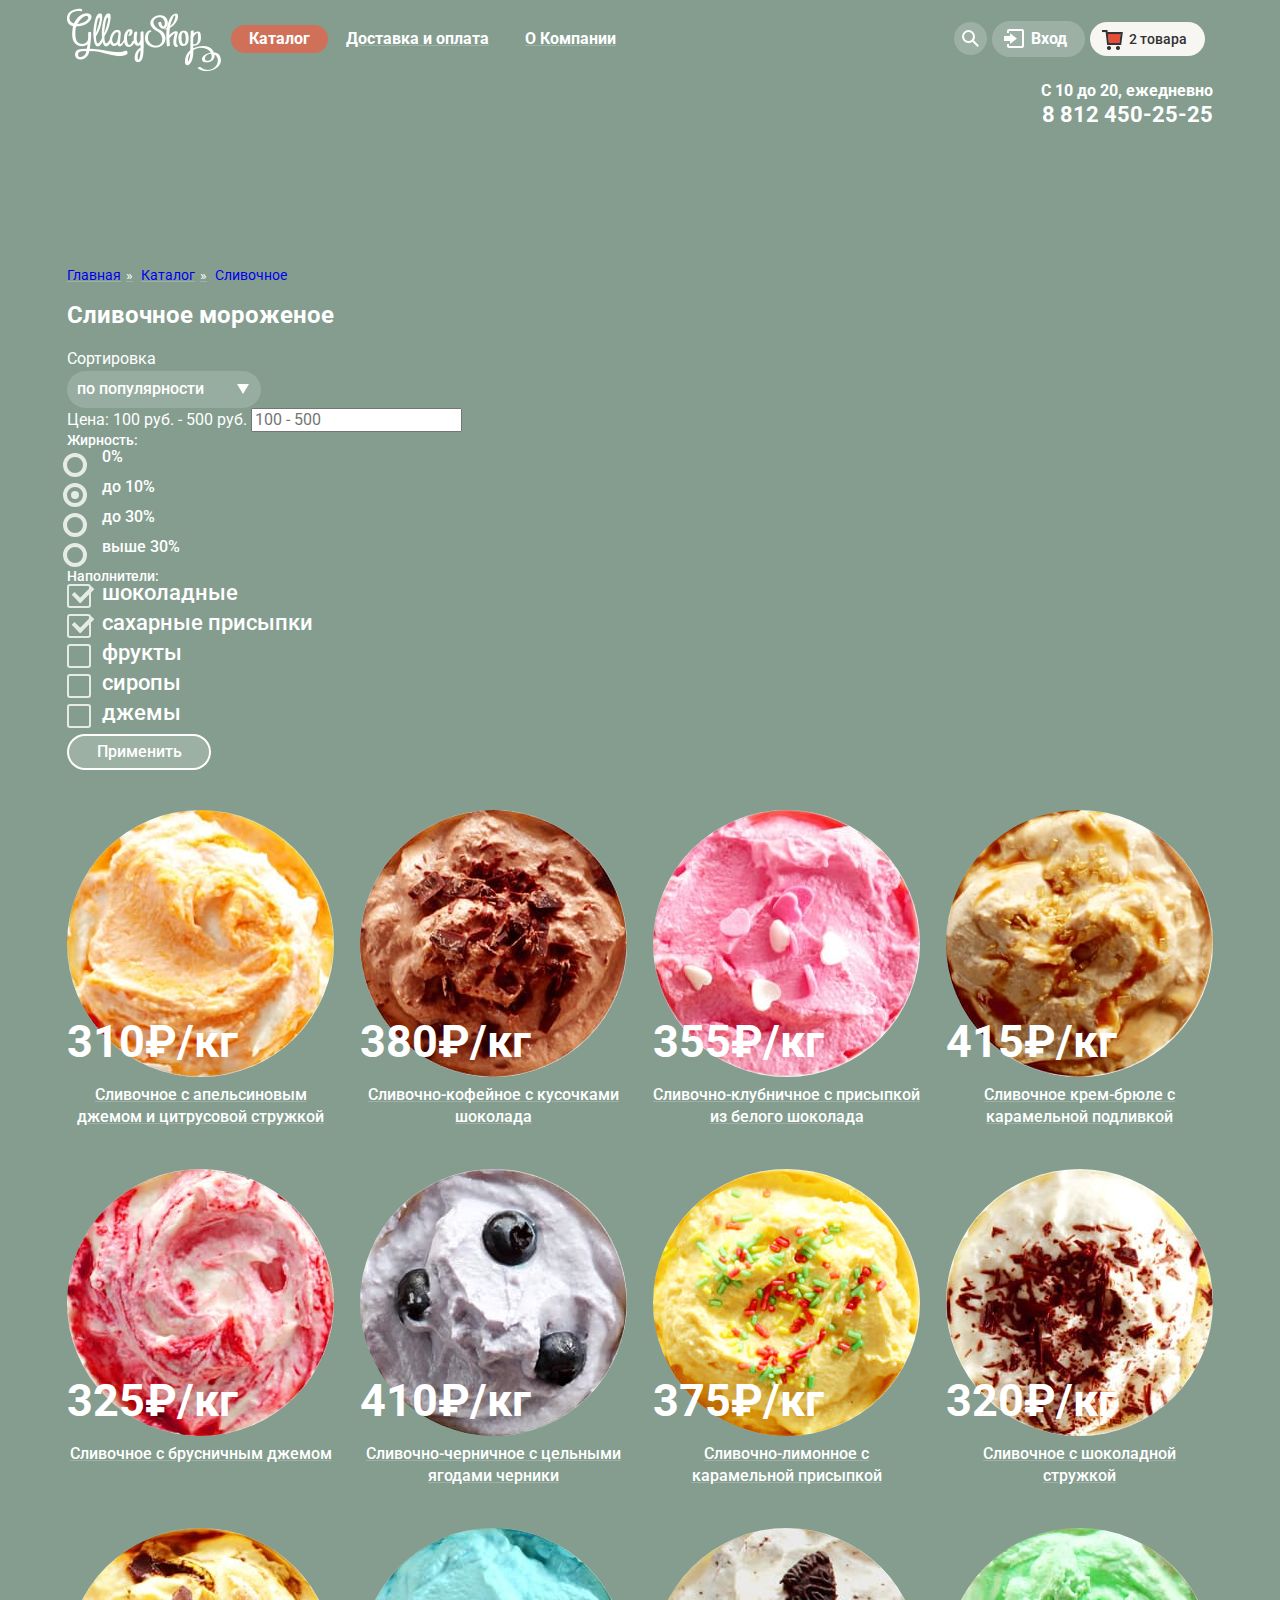
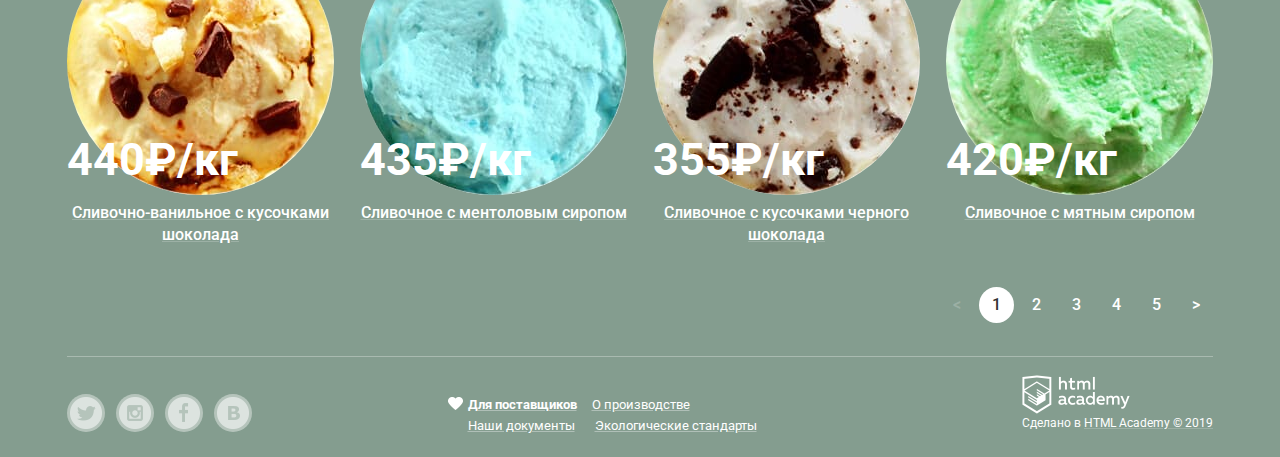
==== commit ecb0dd1f: "Добавляет кастомный фильтр-селект" ====
--- a/catalog.html
+++ b/catalog.html
@@ -125,6 +125,7 @@
               <option class="sorting-option">сначала дорогие</option>
               <option class="sorting-option">по жирности</option>
             </select>
+            <span class="custom-arrow"></span>
           </div>
           <label for="filters-pricing">Цена: 100 руб. - 500 руб.</label>
           <input id="filters-pricing" class="filters-pricing-input" type="text" name="pricing" placeholder="100 - 500">
--- a/css/style.css
+++ b/css/style.css
@@ -1149,27 +1149,43 @@
   width: 194px;
   height: 37px;
 
+  -webkit-appearance: none;
+  -moz-appearance: none;
   appearance: none;
   background-color: rgba(157, 177, 165, 0.8);
   border: none;
   border-radius: 25px;
+  /* background: url(http://www.stackoverflow.com/favicon.ico) 96% / 15% no-repeat #rgba(157, 177, 165, 0.8); */
 }
 
 .filters-sorting-select:hover {
   color: #000000;
 }
 
-.select-selected:after {
-  position: absolute;
-  content: "";
-
-  top: 14px;
-  right: 10px;
+.filters-sorting-select:hover ~ .custom-arrow {
+  border-top: 10px solid #000000;
+}
+
+
+.filters-sorting-select::-ms-expand {
+  display: none;
+}
+
+.custom-filters-sorting {
+  position: relative;
+}
+
+.custom-arrow {
+  position: absolute;
+  top: 13px;
+  left: 170px;
+
   width: 0;
   height: 0;
 
-  border: 6px solid transparent;
-  border-color: #fff transparent transparent transparent;
+  border-left: 6px solid transparent;
+  border-right: 6px solid transparent;
+  border-top: 10px solid #ffffff;
 }
 
 /* Кастомный радио-фильтр */
@@ -1284,20 +1300,20 @@
   top: 0;
   left: 0;
 
-  width: 25px;
-  height: 25px;
-
-  background-color: #ffffff;
+  width: 20px;
+  height: 20px;
+
   opacity: 0.8;
+  border: 2px solid #ffffff;
+  border-radius: 3px;
 }
 
 .checkbox-container:hover input ~ .checkbox-mark {
-  background-color: #ffffff;
   opacity: 1;
 }
 
 .checkbox-container input:checked ~ .checkbox-mark {
-  background-color: #2196F3;
+  background-color: #849d8f;
 }
 
 .checkbox-mark:after {
@@ -1311,16 +1327,16 @@
 }
 
 .checkbox-container .checkbox-mark:after {
-  left: 9px;
-  top: 5px;
-
-  width: 5px;
-  height: 10px;
+  left: 8px;
+  top: -4px;
+
+  width: 8px;
+  height: 16px;
 
   border: solid white;
-  border-width: 0 3px 3px 0;
-
-  /* transform: rotate(45deg); */
+  border-width: 0 4px 4px 0;
+
+  transform: rotate(45deg);
 }
 /* Кастомный чекбокс-фильтр */
 
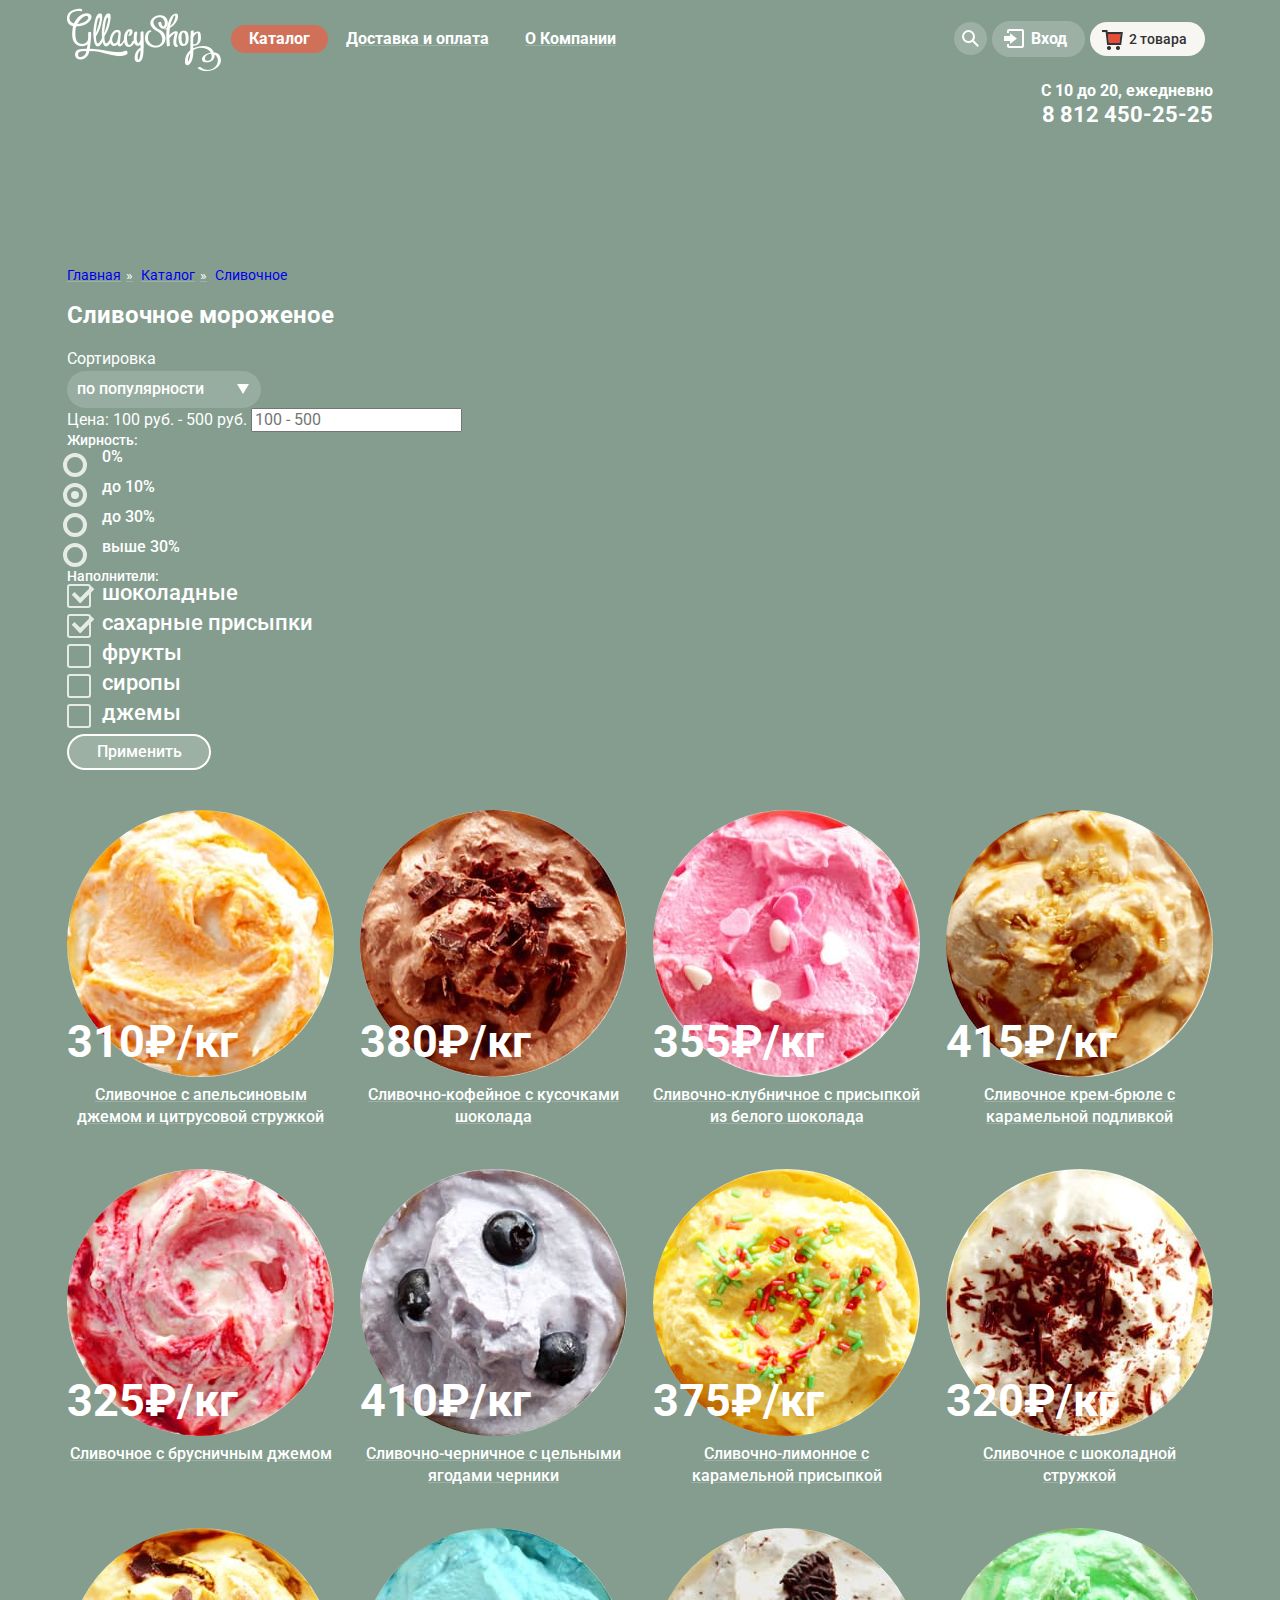
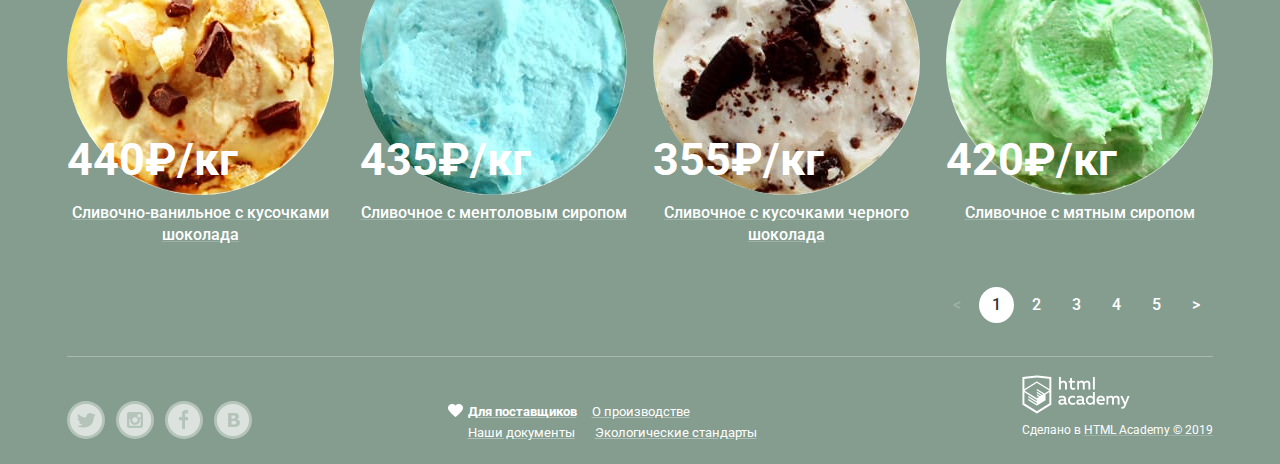
==== commit a9819226: "Добавляет ссылки на интенсив в футер. Добавляет эффект при наведении для карточки товара на главной " ====
--- a/catalog.html
+++ b/catalog.html
@@ -407,9 +407,13 @@
         <li class="menu-item"><a class="link-default" href="#">Экологические стандарты</a></li>
       </ul>
       <div class="made-in">
-        <img src="img/logo-htmlacademy.svg" width="108" height="39" alt="">
+        <a href="https://htmlacademy.ru/intensive/htmlcss">
+          <img src="img/logo-htmlacademy.svg" width="108" height="39" alt="">
+        </a>
         <p class="made-in-text">Сделано в
-          <span class="made-in-htmlacademy">HTML Academy © 2019</span>
+          <a class="made-in-htmlacademy" href="https://htmlacademy.ru/intensive/htmlcss">
+            HTML Academy © 2019
+          </a>
         </p>
       </div>
     </div>
--- a/css/style.css
+++ b/css/style.css
@@ -779,6 +779,8 @@
 }
 
 .hit-item {
+  position: relative;
+
   margin-right: 26px;
 }
 
@@ -832,6 +834,11 @@
 .hit-icon {
   position: absolute;
   top: -268px;
+}
+
+.hit-item:hover .item-card,
+.hit-item:hover .quick-view-button {
+  display: block;
 }
 
 /* Общие стили для ссылок */
@@ -1721,7 +1728,7 @@
   /* display: block; */
   display: none;
   position: fixed;
-  top: 337px;
+  top: 15%;
   left: 50%;
 
   width: 478px;
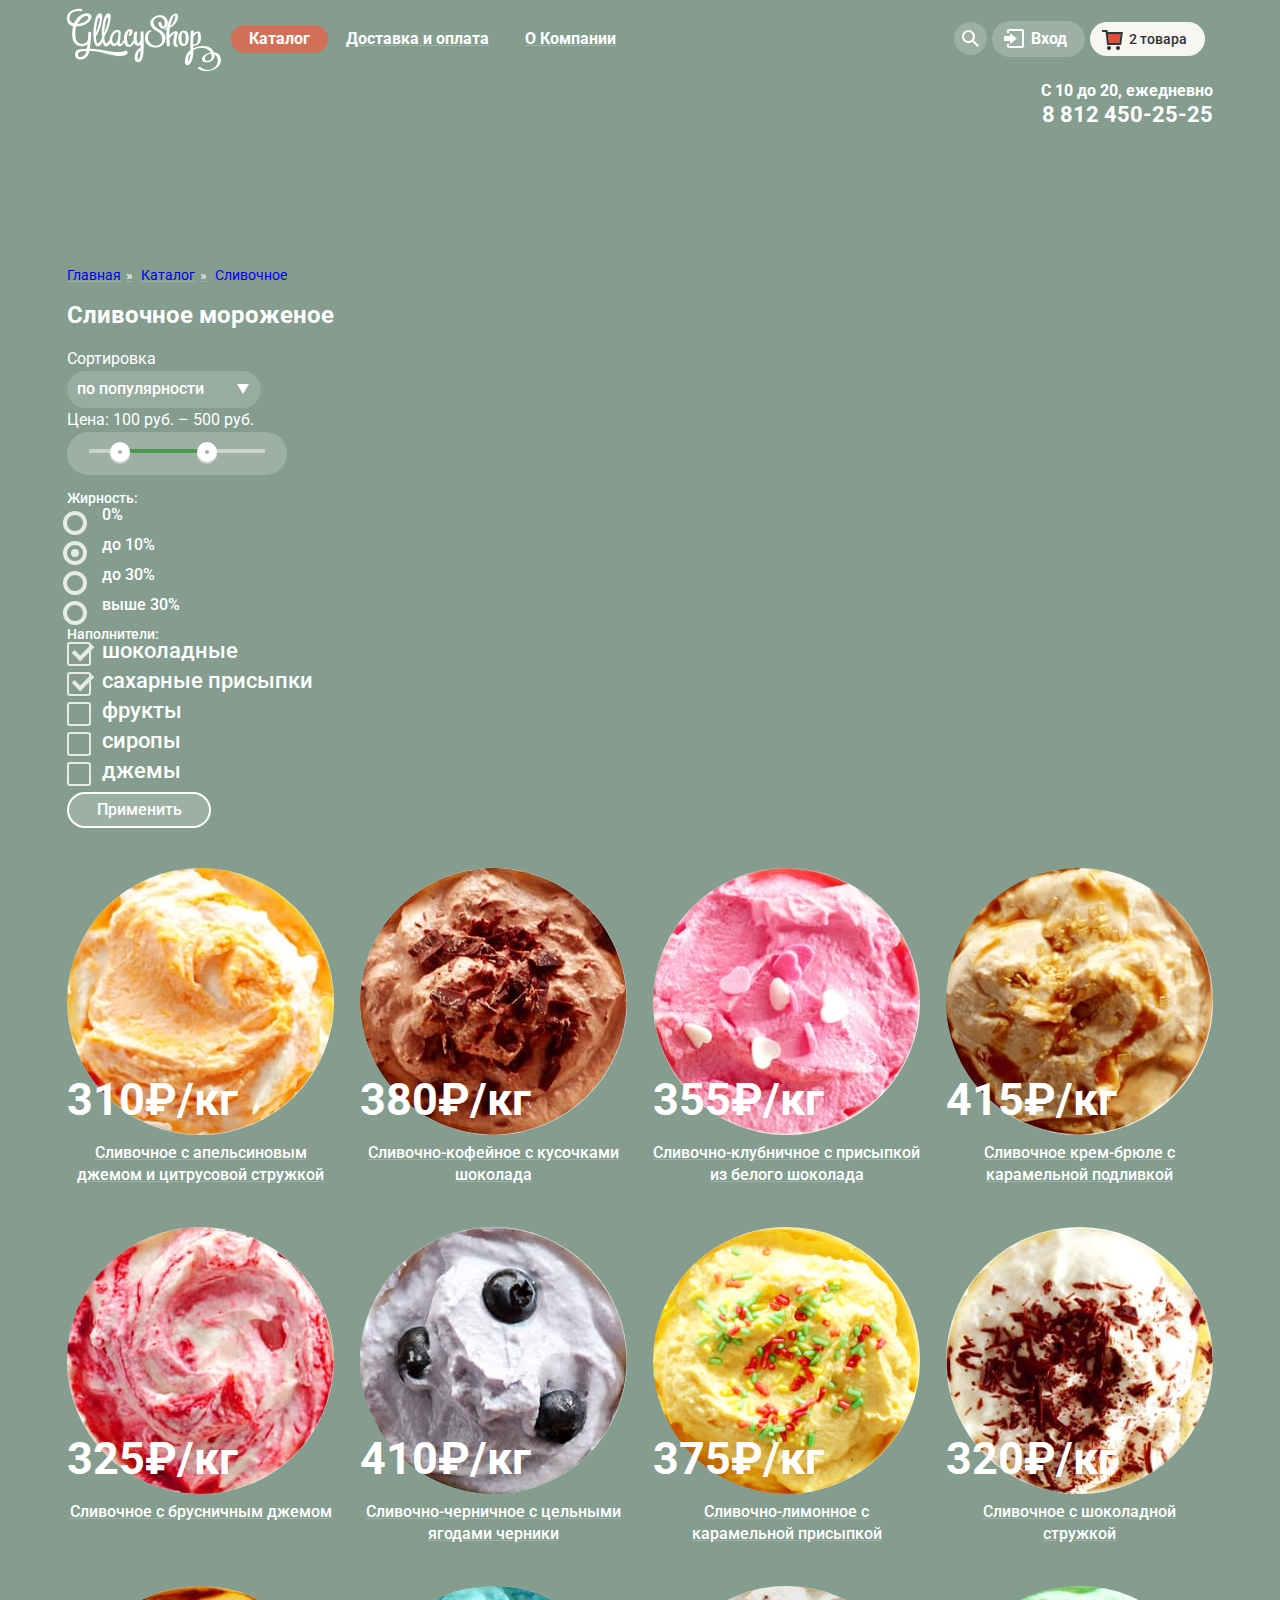
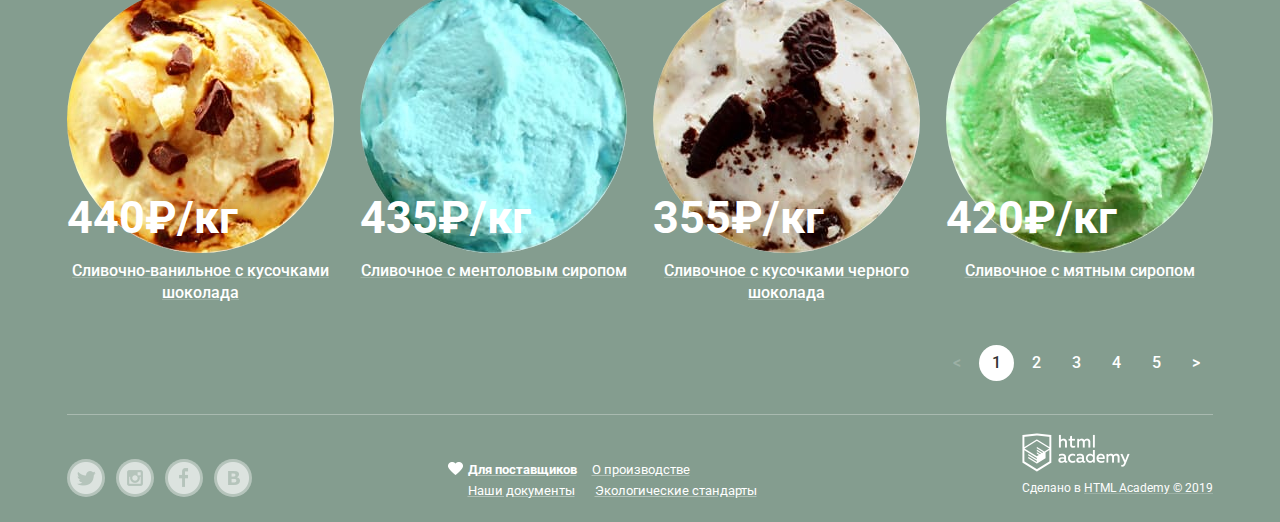
==== commit 699c421f: "Добавляет стилизацию ценового фильтра" ====
--- a/catalog.html
+++ b/catalog.html
@@ -116,7 +116,7 @@
     <section class="filters">
       <h2 class="visually-hidden">Секция фильтров</h2>
       <div class="container">
-        <form class="filters-form">
+        <form class="filters-form" action="https://echo.htmlacademy.ru" method="get">
           <label for="filters-sorting">Сортировка</label>
           <div class="custom-filters-sorting">
             <select id="filters-sorting" class="filters-sorting-select" name="sorting">
@@ -127,8 +127,18 @@
             </select>
             <span class="custom-arrow"></span>
           </div>
-          <label for="filters-pricing">Цена: 100 руб. - 500 руб.</label>
-          <input id="filters-pricing" class="filters-pricing-input" type="text" name="pricing" placeholder="100 - 500">
+          <fieldset class="filter-price">
+            <legend>Цена: 100 руб. – 500 руб.</legend>
+            <div class="range-filter">
+              <div class="range-controls">
+                <div class="scale">
+                  <div class="bar"></div>
+                </div>
+                <div class="toggle toggle-min"></div>
+                <div class="toggle toggle-max"></div>
+              </div>
+            </div>
+          </fieldset>
           <fieldset class="filters-fat">
             <legend class="fat-title">Жирность:</legend>
             <ul class="filters-fat-list">
@@ -211,7 +221,7 @@
               </li>
             </ul>
           </fieldset>
-          <button class="filters-button">Применить</button>
+          <button class="filters-button" type="submit">Применить</button>
         </form>
       </div>
     </section>
--- a/css/style.css
+++ b/css/style.css
@@ -1135,7 +1135,6 @@
 }
 
 .filters-sorting,
-.filters-pricing,
 .fat-title,
 .filler-title {
   font-size: 14px;
@@ -1195,6 +1194,87 @@
   border-top: 10px solid #ffffff;
 }
 
+/* Ценовой фильтр */
+.filter-price {
+  margin: 0;
+  padding: 0;
+
+  border: none;
+}
+
+.range-filter {
+  width: 220px;
+  /* margin-top: 49px; */
+}
+
+.filter-item legend {
+  font-size: 14px;
+  font-weight: 500;
+  line-height: 16px;
+  color: #ffffff;
+}
+
+.range-controls {
+  position: relative;
+
+  height: 26px;
+  margin-bottom: 15px;
+  padding-top: 17px;
+  padding-right: 22px;
+  padding-left: 22px;
+
+  /* background-color: #f1f1f1; */
+  background-color: rgba(255, 255, 255, 0.2);
+
+  border-radius: 25px;
+}
+
+.range-controls .scale {
+  width: 176px;
+  height: 4px;
+
+  background-color: #f8f7f4;
+  opacity: 0.5;
+}
+
+.range-controls .bar {
+  width: 50%;
+  height: 4px;
+
+  margin-left: 20%;
+
+  background-color: green;
+}
+
+.range-controls .toggle {
+  position: absolute;
+  top: 10px;
+  left: 0;
+
+  width: 4px;
+  height: 4px;
+  padding: 0;
+
+  border: 8px solid #ffffff;
+  background-color: #ababab;
+  box-shadow: 0 2px 1px 0 #cfcfcf;
+  border-radius: 50%;
+  cursor: pointer;
+}
+
+.range-controls .toggle-min {
+  left: 43px;
+}
+
+.range-controls .toggle-max {
+  left: 130px;
+}
+
+.price-controls {
+  font-size: 0;
+}
+/* Ценовой фильтр */
+
 /* Кастомный радио-фильтр */
 .filters-fat-list,
 .filler-list {
@@ -1513,6 +1593,12 @@
   background-repeat: no-repeat;
   background-size: cover;
   background-position: 50%;
+}
+
+.map iframe {
+  border: none;
+  width: 100%;
+  height: 416px;
 }
 
 .business-card {
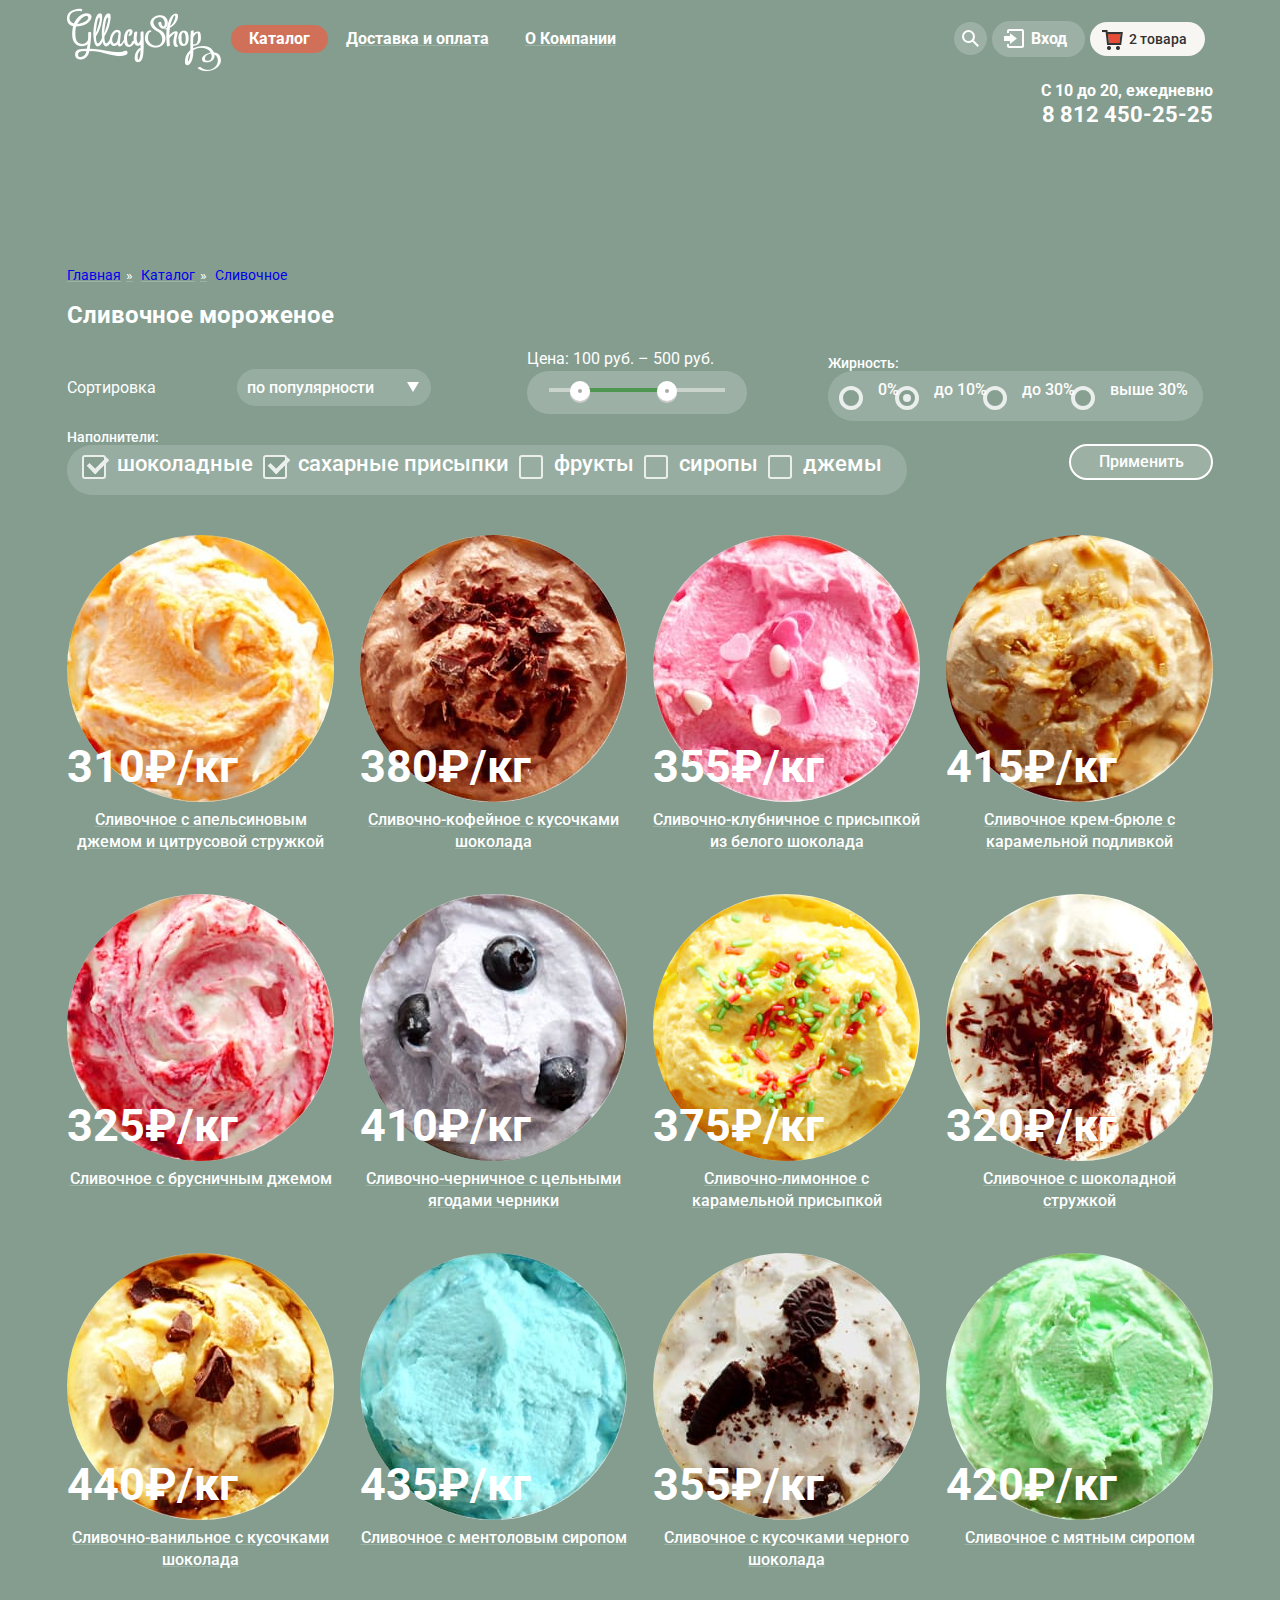
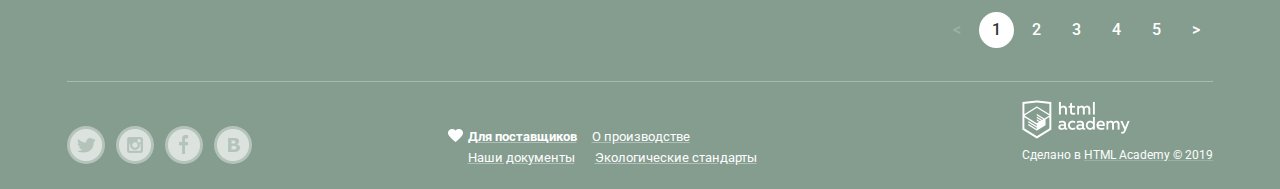
==== commit b5b65bf2: "Группирует фильтры сортировки" ====
--- a/catalog.html
+++ b/catalog.html
@@ -115,7 +115,7 @@
     </section>
     <section class="filters">
       <h2 class="visually-hidden">Секция фильтров</h2>
-      <div class="container">
+      <div class="container container-spacebetween">
         <form class="filters-form" action="https://echo.htmlacademy.ru" method="get">
           <label for="filters-sorting">Сортировка</label>
           <div class="custom-filters-sorting">
--- a/css/style.css
+++ b/css/style.css
@@ -665,7 +665,143 @@
 
 /* Раздел слайдера */
 .slider {
+  /* display: none; */
+  position: relative;
+
+  margin-bottom: 40px;
+  padding-top: 130px;
+
+  text-align: center;
+  color: #ffffff;
+}
+
+.slider-list {
+  margin: 0;
+  padding: 0;
+
+  list-style: none;
+}
+
+.slide {
   display: none;
+}
+
+.slide-title {
+  width: 700px;
+  margin: 0 auto;
+  margin-bottom: 27px;
+
+  font-size: 60px;
+  line-height: 60px;
+  font-weight: 800;
+}
+
+.slider-controls {
+  position: absolute;
+  bottom: 0;
+  left: 0;
+  z-index: 20;
+
+  font-size: 0;
+}
+
+.slider-controls label {
+  display: inline-block;
+  width: 17px;
+  height: 17px;
+  margin-right: 8px;
+
+  vertical-align: top;
+
+  background-color: transparent;
+  border: 2px solid #ffffff;
+  border-radius: 50%;
+  cursor: pointer;
+}
+
+.slide-button {
+  display: inline-block;
+  padding: 12px 44px;
+
+  font-weight: 600;
+  font-size: 31px;
+  line-height: 41px;
+  text-align: center;
+  color: #ffffff;
+  vertical-align: top;
+  text-decoration: none;
+  text-shadow: 0 2px 5px rgba(160, 32, 11, 0.76);
+
+  background: #f26843;
+  background: linear-gradient(to bottom, #f26843 0%, #e74a35 100%);
+  border-radius: 50px;
+  box-shadow: 0 2px 2px rgba(172, 16, 0, 0.64);
+  border: none;
+
+  cursor: pointer;
+}
+
+.slide-button:hover {
+  background: linear-gradient(to bottom, #f58669 0%, #ec6f5e 100%);
+  box-shadow: 0 2px 2px rgba(172, 16, 0, 1);
+}
+
+.slide-button:active {
+  background: linear-gradient(to bottom, #d84732 0%, #e1613e 100%);
+  box-shadow: inset 0 2px 2px rgba(172, 16, 0, 1);
+}
+
+#product-1:checked ~ .site-wrapper {
+  background-color: #849d8f;
+  background-image: url("../img/icecream_1_and_2.png");
+}
+
+#product-2:checked ~ .site-wrapper {
+  background-color: #8996a6;
+  background-image: url("../img/icecream_3_and_4.png");
+}
+
+#product-3:checked ~ .site-wrapper {
+  background-color: #9d8b84;
+  background-image: url("../img/icecream_5_and_6.png");
+}
+
+#product-1:checked ~ .site-wrapper #slide1,
+#product-2:checked ~ .site-wrapper #slide2,
+#product-3:checked ~ .site-wrapper #slide3 {
+  display: block;
+}
+
+#product-1:checked ~ .site-wrapper label[for="product-1"],
+#product-2:checked ~ .site-wrapper label[for="product-2"],
+#product-3:checked ~ .site-wrapper label[for="product-3"] {
+  background-color: #ffffff;
+}
+
+.site-wrapper {
+  min-width: 940px;
+  background-color: #849d8f;
+  background-image: url("../img/icecream_1_and_2.png");
+  background-repeat: no-repeat;
+  background-position: top center;
+
+  /* Для демонстрации */
+  min-height: 100vh;
+}
+
+.site-wrapper::before,
+.site-wrapper::after {
+  content: "";
+
+  visibility: hidden;
+}
+
+.site-wrapper::before {
+  background-image: url("img/slider-item2.png");
+}
+
+.site-wrapper::after {
+  background-image: url("img/slider-item3.png");
 }
 
 /* Раздел баннеров */
@@ -1134,6 +1270,14 @@
   border: none;
 }
 
+.filters-form {
+  display: flex;
+  justify-content: space-between;
+  flex-wrap: wrap;
+
+  align-items: center;
+}
+
 .filters-sorting,
 .fat-title,
 .filler-title {
@@ -1179,6 +1323,8 @@
 
 .custom-filters-sorting {
   position: relative;
+
+  margin-right: 16px;
 }
 
 .custom-arrow {
@@ -1197,6 +1343,7 @@
 /* Ценовой фильтр */
 .filter-price {
   margin: 0;
+  margin-right: 15px;
   padding: 0;
 
   border: none;
@@ -1282,6 +1429,25 @@
   padding: 0;
 
   list-style: none;
+}
+
+.filters-fat-list {
+  display: flex;
+
+  padding-top: 10px;
+  padding-right: 15px;
+  padding-bottom: 10px;
+  padding-left: 15px;
+
+  background-color: rgba(157, 177, 165, 0.8);
+  border: none;
+  border-radius: 25px;
+}
+
+.filters-fat-list {
+  display: flex;
+  flex-direction: row;
+  margin-right: 10px;
 }
 
 .radio-container {
@@ -1359,6 +1525,23 @@
 }
 
 /* Кастомный чекбокс-фильтр */
+.filler-list {
+  display: flex;
+
+  padding-top: 10px;
+  padding-right: 15px;
+  padding-bottom: 10px;
+  padding-left: 15px;
+
+  background-color: rgba(157, 177, 165, 0.8);
+  border: none;
+  border-radius: 25px;
+}
+
+.filler-list-item {
+  margin-right: 10px;
+}
+
 .checkbox-container {
   display: block;
   position: relative;
@@ -1582,7 +1765,7 @@
 
 .map {
   position: absolute;
-  z-index: -1;
+  z-index: 1;
 
   width: 100%;
   height: 416px;
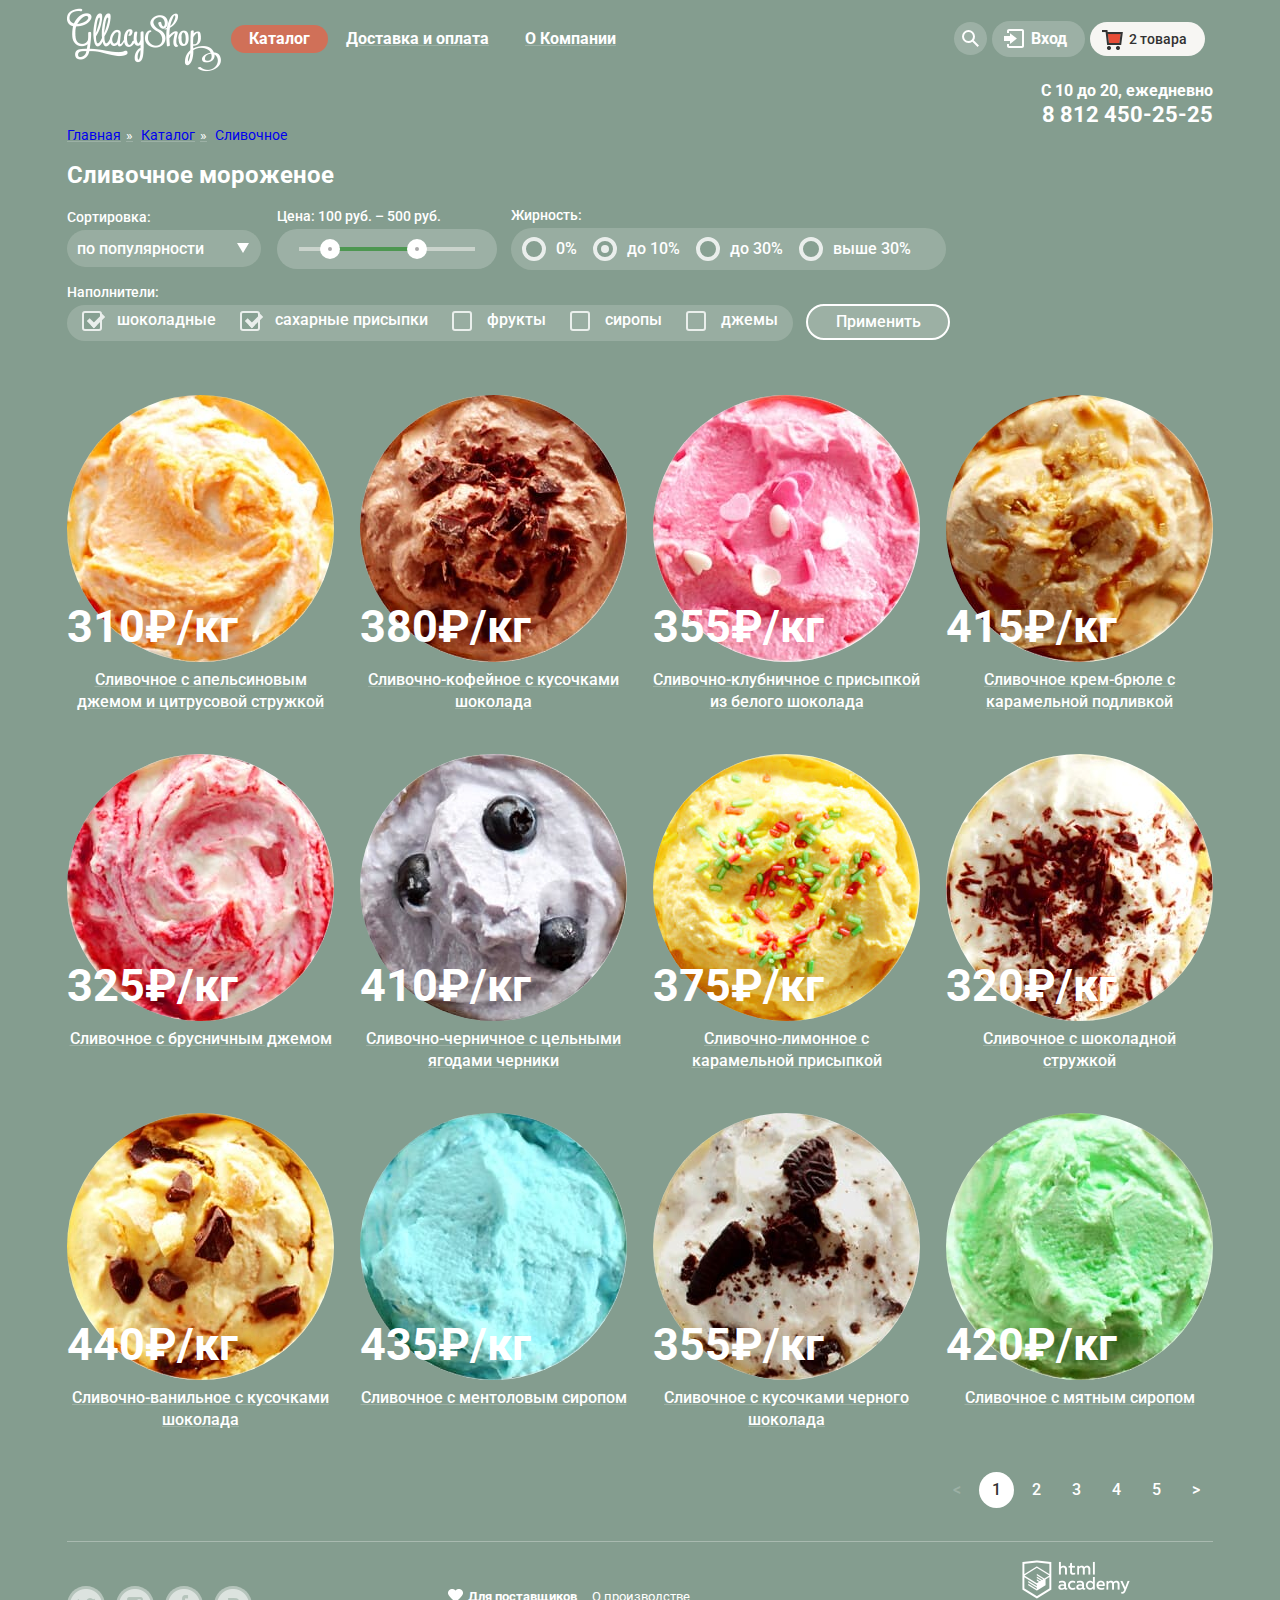
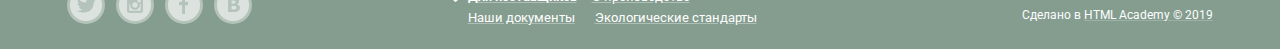
==== commit c776fa6c: "Добавляет выравнивание фильтров. Правит переполнение текстом в карточках товара" ====
--- a/catalog.html
+++ b/catalog.html
@@ -10,7 +10,7 @@
 </head>
 
 <body>
-  <header class="main-header">
+  <header class="main-header catalog-page">
     <h2 class="visually-hidden">Секция хедера</h2>
     <div class="container">
       <nav class="main-navigation">
@@ -117,18 +117,21 @@
       <h2 class="visually-hidden">Секция фильтров</h2>
       <div class="container container-spacebetween">
         <form class="filters-form" action="https://echo.htmlacademy.ru" method="get">
-          <label for="filters-sorting">Сортировка</label>
-          <div class="custom-filters-sorting">
-            <select id="filters-sorting" class="filters-sorting-select" name="sorting">
-              <option class="sorting-option">по популярности</option>
-              <option class="sorting-option">сначала недорогие</option>
-              <option class="sorting-option">сначала дорогие</option>
-              <option class="sorting-option">по жирности</option>
-            </select>
-            <span class="custom-arrow"></span>
-          </div>
+          <fieldset class="filter-sorting">
+            <legend class="sorting-title">Сортировка:</legend>
+            <!-- <label for="filters-sorting">Сортировка:</label> -->
+            <div class="custom-filters-sorting">
+              <select id="filters-sorting" class="filters-sorting-select" name="sorting">
+                <option class="sorting-option">по популярности</option>
+                <option class="sorting-option">сначала недорогие</option>
+                <option class="sorting-option">сначала дорогие</option>
+                <option class="sorting-option">по жирности</option>
+              </select>
+              <span class="custom-arrow"></span>
+            </div>
+          </fieldset>
           <fieldset class="filter-price">
-            <legend>Цена: 100 руб. – 500 руб.</legend>
+            <legend class="price-title">Цена: 100 руб. – 500 руб.</legend>
             <div class="range-filter">
               <div class="range-controls">
                 <div class="scale">
--- a/css/style.css
+++ b/css/style.css
@@ -51,6 +51,10 @@
 /* Раздел навигации */
 .main-header {
   margin-bottom: 140px;
+}
+
+.catalog-page {
+  margin: 0;
 }
 
 .main-navigation {
@@ -240,6 +244,8 @@
 
   border-radius: 50%;
   background-color:rgba(255, 255, 255, 0.2);
+
+  cursor: pointer;
 }
 
 .search-icon,
@@ -280,6 +286,8 @@
   box-shadow: 0 20px 20px rgba(0, 0, 0, 0.4);
   background-color: #f8f7f4;
   border-radius: 5px;
+
+  z-index: 1;
 }
 
 .search-bar-input {
@@ -366,6 +374,8 @@
   box-shadow: 0 20px 20px rgba(0, 0, 0, 0.4);
   background-color: #f8f7f4;
   border-radius: 10px;
+
+  z-index: 1;
 }
 
 .sign-form-email {
@@ -545,6 +555,8 @@
   box-shadow: 0 20px 20px rgba(0, 0, 0, 0.4);
   background-color: #f8f7f4;
   border-radius: 5px;
+
+  z-index: 1;
 }
 
 .basket-list {
@@ -957,6 +969,7 @@
   font-weight: 500;
   line-height: 22px;
   color: #ffffff;
+  word-break: break-word;
 
   text-align: center;
   text-decoration: underline;
@@ -1265,6 +1278,7 @@
 
 .filters fieldset {
   margin: 0;
+  margin-bottom: 14px;
   padding: 0;
 
   border: none;
@@ -1272,7 +1286,7 @@
 
 .filters-form {
   display: flex;
-  justify-content: space-between;
+  /* justify-content: space-between; */
   flex-wrap: wrap;
 
   align-items: center;
@@ -1287,6 +1301,14 @@
   color: #ffffff;
 }
 
+.sorting-title {
+  margin-bottom: 5px;
+
+  font-size: 14px;
+  font-weight: 500;
+  line-height: 16px;
+}
+
 .filters-sorting-select {
   position: relative;
   padding-left: 10px;
@@ -1344,13 +1366,23 @@
 .filter-price {
   margin: 0;
   margin-right: 15px;
+  margin-bottom: 14px;
   padding: 0;
 
   border: none;
+}
+
+.price-title {
+  margin-bottom: 5px;
+
+  font-size: 14px;
+  font-weight: 500;
+  line-height: 16px;
 }
 
 .range-filter {
   width: 220px;
+  margin-right: 14px;
   /* margin-top: 49px; */
 }
 
@@ -1364,10 +1396,9 @@
 .range-controls {
   position: relative;
 
-  height: 26px;
-  margin-bottom: 15px;
-  padding-top: 17px;
+  padding-top: 18px;
   padding-right: 22px;
+  padding-bottom: 18px;
   padding-left: 22px;
 
   /* background-color: #f1f1f1; */
@@ -1404,7 +1435,7 @@
 
   border: 8px solid #ffffff;
   background-color: #ababab;
-  box-shadow: 0 2px 1px 0 #cfcfcf;
+  /* box-shadow: 0 2px 1px 0 #cfcfcf; */
   border-radius: 50%;
   cursor: pointer;
 }
@@ -1431,12 +1462,18 @@
   list-style: none;
 }
 
+.filters-fat {
+  margin-bottom: 14px;
+}
+
 .filters-fat-list {
   display: flex;
-
-  padding-top: 10px;
+  flex-direction: row;
+
+  margin-right: 10px;
+  padding-top: 4px;
   padding-right: 15px;
-  padding-bottom: 10px;
+  /* padding-bottom: 10px; */
   padding-left: 15px;
 
   background-color: rgba(157, 177, 165, 0.8);
@@ -1444,10 +1481,12 @@
   border-radius: 25px;
 }
 
-.filters-fat-list {
-  display: flex;
-  flex-direction: row;
-  margin-right: 10px;
+.fat-title {
+  margin-bottom: 5px;
+}
+
+.filters-fat-item {
+  margin-right: 20px;
 }
 
 .radio-container {
@@ -1455,7 +1494,8 @@
   position: relative;
 
   margin-bottom: 12px;
-  padding-left: 35px;
+  padding-top: 8px;
+  padding-left: 30px;
 
   user-select: none;
   cursor: pointer;
@@ -1528,9 +1568,10 @@
 .filler-list {
   display: flex;
 
-  padding-top: 10px;
+  margin-right: 13px;
+  /* padding-top: 4px; */
   padding-right: 15px;
-  padding-bottom: 10px;
+  /* padding-bottom: 4px; */
   padding-left: 15px;
 
   background-color: rgba(157, 177, 165, 0.8);
@@ -1538,8 +1579,17 @@
   border-radius: 25px;
 }
 
+.filler-title {
+  margin-bottom: 5px;
+}
+
 .filler-list-item {
-  margin-right: 10px;
+  margin-right: 24px;
+  padding-top: 6px;
+}
+
+.filler-list-item:last-child {
+  margin-right: 0;
 }
 
 .checkbox-container {
@@ -1549,8 +1599,6 @@
   padding-left: 35px;
   margin-bottom: 12px;
 
-  font-size: 22px;
-
   user-select: none;
   cursor: pointer;
 }
@@ -1570,8 +1618,8 @@
   top: 0;
   left: 0;
 
-  width: 20px;
-  height: 20px;
+  width: 16px;
+  height: 16px;
 
   opacity: 0.8;
   border: 2px solid #ffffff;
@@ -1597,11 +1645,11 @@
 }
 
 .checkbox-container .checkbox-mark:after {
-  left: 8px;
-  top: -4px;
-
-  width: 8px;
-  height: 16px;
+  left: 7px;
+  top: -2px;
+
+  width: 6px;
+  height: 12px;
 
   border: solid white;
   border-width: 0 4px 4px 0;
@@ -1613,6 +1661,7 @@
 .filters-button {
   width: 144px;
   height: 36px;
+  margin-top: 5px;
 
   font-size: 16px;
   font-weight: 500;
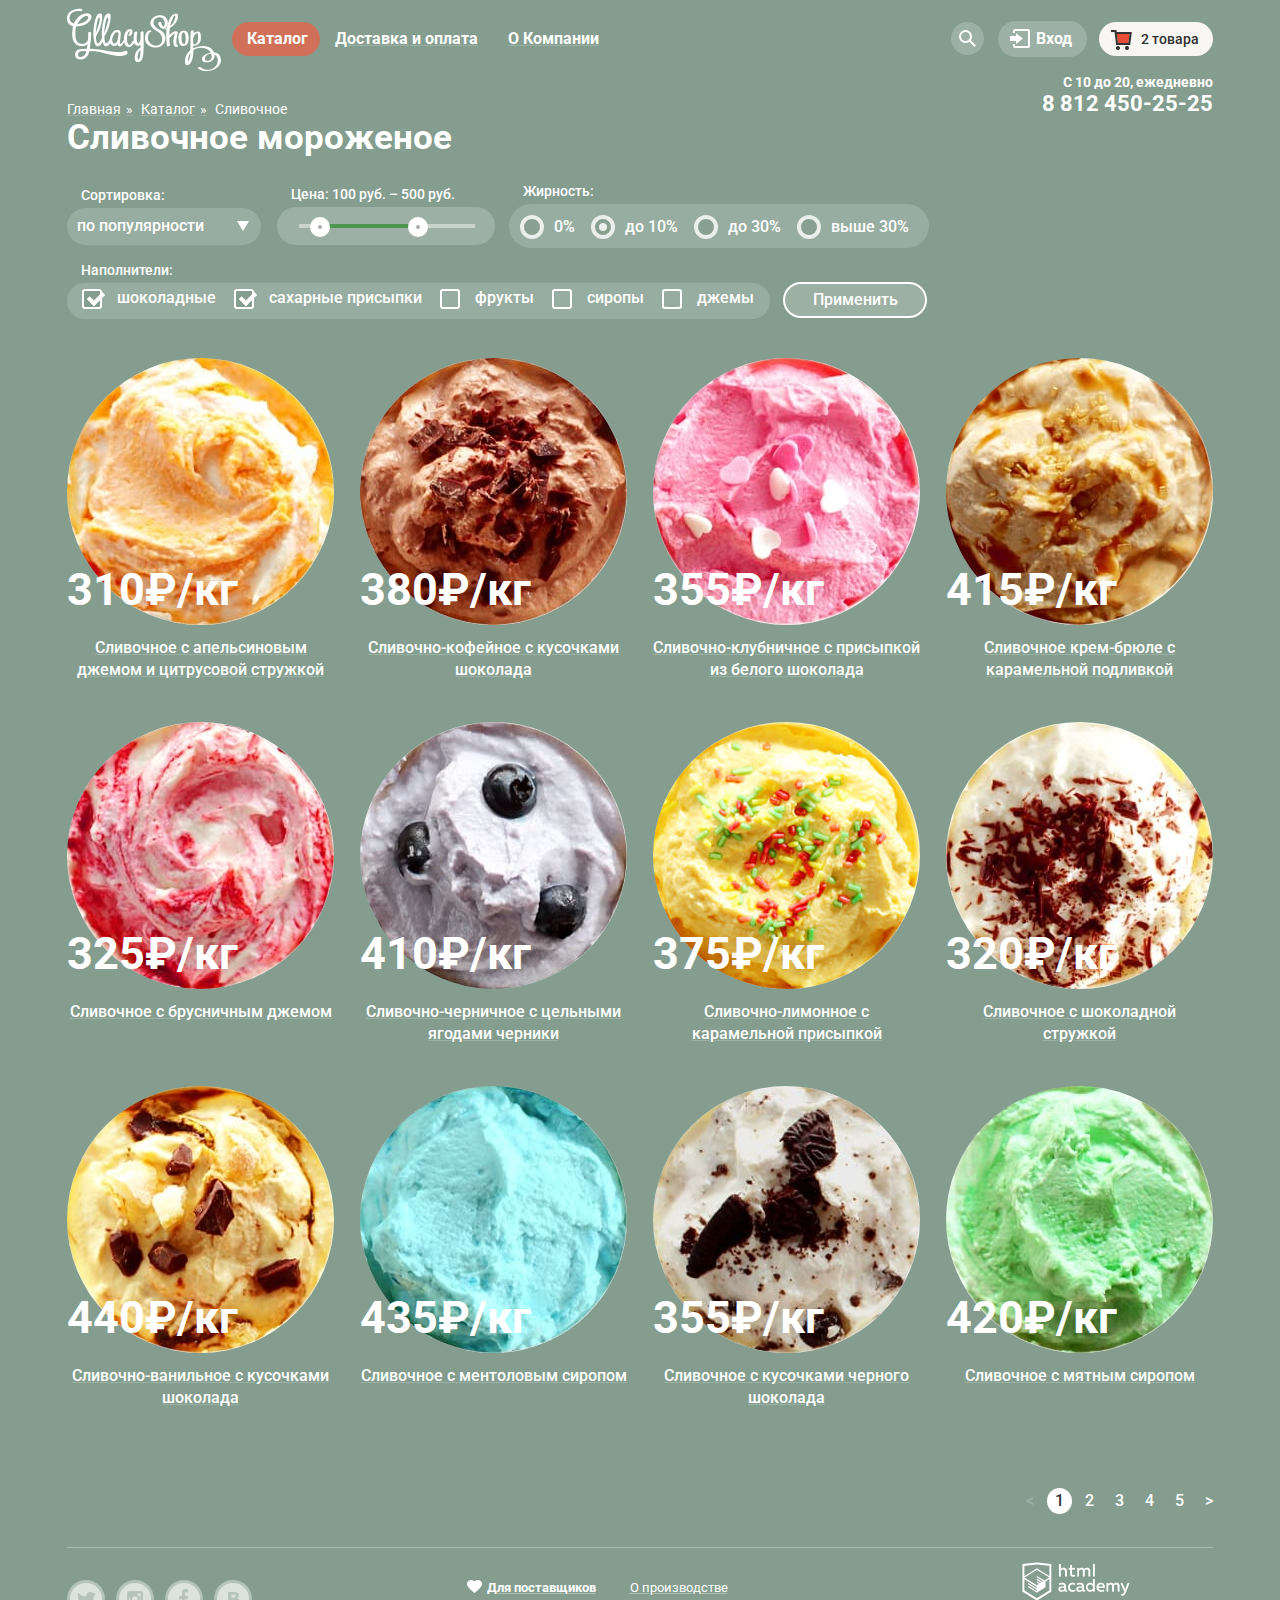
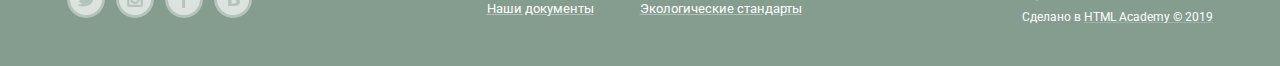
==== commit bf258fe9: "Правит отступы модальной формы. Добавлены вендорные префиксы. Минифицированы стилевой файл и скрипт" ====
--- a/catalog.html
+++ b/catalog.html
@@ -6,7 +6,7 @@
   <title>HTML Academy: Глейси - Каталог</title>
   <link href="https://fonts.googleapis.com/css?family=Roboto:400,500,700&display=swap&subset=cyrillic" rel="stylesheet">
   <link href="css/normalize.css" rel="stylesheet">
-  <link href="css/style.css" rel="stylesheet">
+  <link href="css/style.min.css" rel="stylesheet">
 </head>
 
 <body>
@@ -456,7 +456,7 @@
       </form>
     </div>
   </div>
-  <script src="js/script.js"></script>
+  <script src="js/script.min.js"></script>
 </body>
 
 </html>
--- a/css/style.min.css
+++ b/css/style.min.css
@@ -0,0 +1 @@
+body{margin:0 auto;padding:0;font-family:"Roboto",Arial,sans-serif;font-size:16px;font-weight:400;line-height:24px;color:#fff;background-color:#849d8f}a{text-decoration:none}.visually-hidden{position:absolute;clip:rect(0 0 0 0);width:1px;height:1px;margin:-1px}.container{width:1146px;margin:0 auto;padding:0 27px}.container-flex{display:-webkit-box;display:-ms-flexbox;display:flex}.container-spacebetween{display:-webkit-box;display:-ms-flexbox;display:flex;-webkit-box-pack:justify;-ms-flex-pack:justify;justify-content:space-between}.main-header{margin-bottom:140px}.catalog-page{margin:0}.main-navigation{display:-webkit-box;display:-ms-flexbox;display:flex;-webkit-box-orient:horizontal;-webkit-box-direction:normal;-ms-flex-direction:row;flex-direction:row;-webkit-box-pack:justify;-ms-flex-pack:justify;justify-content:space-between;margin:0;padding:0;padding-top:8px}.main-header-logo{margin-right:10px}.site-navigation,.catalog-list,.user-navigation{margin:0;padding:0;list-style:none}.site-navigation{display:-webkit-box;display:-ms-flexbox;display:flex;-webkit-box-align:center;-ms-flex-align:center;align-items:center;margin-right:336px;margin-bottom:10px;font-size:16px;font-weight:700;line-height:18px}.catalog:hover>a{color:#000}.catalog:hover .catalog-list{height:174px;-webkit-transition-delay:0s;-o-transition-delay:0s;transition-delay:0s}.catalog:focus,.catalog:active{-webkit-box-shadow:inset 0 2px 1px #696969;box-shadow:inset 0 2px 1px #696969;background-color:#ededed;background-color:#f8f7f4}.catalog{position:relative}.catalog-list{position:absolute;top:30px;left:0;width:153px;height:0;margin-top:5px;-webkit-box-shadow:0 20px 20px rgba(0,0,0,.4);box-shadow:0 20px 20px rgba(0,0,0,.4);background-color:#f8f7f4;border-radius:5px;z-index:1;overflow:hidden;-webkit-transition:height 0s linear;-o-transition:height 0s linear;transition:height 0s linear;-webkit-transition-delay:0.5s;-o-transition-delay:0.5s;transition-delay:0.5s}.show{display:block}.catalog-list .catalog-list-item{margin-right:5px;margin-left:5px;padding-top:8px;padding-right:20px;padding-left:20px;padding-bottom:8px}.catalog-list-item a{font-size:14px;font-weight:400;line-height:16px;color:#000}.catalog-list-item:first-child{border-bottom:1px solid #e9e9e9}.catalog-list-item:first-child a{font-weight:700}.catalog-list-item:hover{background-color:#fbded7;border-radius:5px}.catalog-list-item:focus{background-color:#f6b5a5;border-radius:5px}.catalog-list .catalog-list-item-current{padding-top:8px;padding-bottom:8px;background-color:#d07058}.catalog-list-item-current a{padding-top:8px;padding-right:20px;padding-left:20px;padding-bottom:8px;font-size:14px;font-weight:400;line-height:16px;color:#fff}.navigation-item{margin:0;margin-top:5px;margin-bottom:5px;padding:0;padding-top:5px;padding-bottom:5px;padding-left:15px;padding-right:15px;text-decoration:underline;-webkit-text-decoration-color:rgba(255,255,255,.2);text-decoration-color:rgba(255,255,255,.2)}.navigation-item-current{padding-right:12px;padding-bottom:8px;padding-top:8px;text-decoration:none;background-color:#d07058;border-radius:25px}.user-navigation{display:-webkit-box;display:-ms-flexbox;display:flex;-webkit-box-align:center;-ms-flex-align:center;align-items:center;-ms-flex-wrap:wrap;flex-wrap:wrap;margin-bottom:10px;font-size:14px;font-weight:500;line-height:16px}.search{position:relative;width:33px;height:33px;margin:0;margin-right:9px;padding:0;border-radius:50%;background-color:rgba(255,255,255,.2);cursor:pointer}.search-icon,.search-icon-hover{padding-top:8px;padding-left:8px}.search-icon-hover{display:none}.search:hover{background-color:#f8f7f4}.search:hover .search-icon{display:none}.search:hover .search-icon-hover{display:block}.search:hover .search-bar{height:84px;-webkit-transition-delay:0s;-o-transition-delay:0s;transition-delay:0s}.search-bar{position:absolute;top:37px;right:0;width:341px;height:0;-webkit-box-shadow:0 20px 20px rgba(0,0,0,.4);box-shadow:0 20px 20px rgba(0,0,0,.4);background-color:#f8f7f4;border-radius:5px;z-index:1;overflow:hidden;-webkit-transition:height 0s linear;-o-transition:height 0s linear;transition:height 0s linear;-webkit-transition-delay:0.5s;-o-transition-delay:0.5s;transition-delay:0.5s}.search-bar-input{width:301px;height:44px;margin:0;margin-top:15px;margin-right:10px;margin-bottom:15px;margin-left:10px;padding:0;padding-left:15px;font-size:14px;font-weight:400;line-height:24px;color:rgba(157,177,165,.2);border:1px solid #d3d3d2;background-color:#fff;border-radius:5px}.sign-in{position:relative;margin-left:5px;margin-right:12px;padding-top:9px;padding-bottom:9px;text-decoration:none;border-radius:25px;background-color:rgba(255,255,255,.2)}.sign-in>a{margin:0;padding:0;padding-left:23px;font-size:14px;font-weight:500;line-height:16px;color:#fff}.sign-in .sign-in-text::before{position:absolute;top:8px;left:12px;content:url(../img/entry-icon.svg)}.sign-in:hover{background-color:#f8f7f4}.sign-in:hover>a{color:#323232}.sign-in:hover .sign-in-text::before{content:url(../img/entry-icon-hover.svg)}.sign-in:hover .sign-form{height:214px;-webkit-transition-delay:0s;-o-transition-delay:0s;transition-delay:0s}.sign-form{position:absolute;top:40px;left:-187px;width:277px;height:0;-webkit-box-shadow:0 20px 20px rgba(0,0,0,.4);box-shadow:0 20px 20px rgba(0,0,0,.4);background-color:#f8f7f4;border-radius:10px;z-index:1;overflow:hidden;-webkit-transition:height 0s linear;-o-transition:height 0s linear;transition:height 0s linear;-webkit-transition-delay:0.5s;-o-transition-delay:0.5s;transition-delay:0.5s}.sign-form-email{width:226px;height:39px;margin-top:20px;margin-left:20px;padding-top:5px;padding-left:15px;border:1px solid #d3d3d2;background-color:#fff;border-radius:5px}.sign-form-password{width:226px;height:39px;margin-top:20px;margin-left:20px;padding-top:5px;padding-left:15px;border:1px solid #d3d3d2;background-color:#fff;border-radius:5px}.sign-form-container{display:-webkit-box;display:-ms-flexbox;display:flex;-webkit-box-orient:horizontal;-webkit-box-direction:normal;-ms-flex-direction:row;flex-direction:row;-webkit-box-pack:start;-ms-flex-pack:start;justify-content:flex-start}.button{display:block;width:100px;vertical-align:middle;text-align:center;line-height:38px;background-color:#e84d37;-webkit-box-shadow:0 2px 2px rgba(172,16,0,.64);box-shadow:0 2px 2px rgba(172,16,0,.64);background-color:#fff;background-image:-webkit-gradient(linear,left bottom,left top,from(#e74a35),to(#f26843));background-image:-webkit-linear-gradient(bottom,#e74a35 0%,#f26843 100%);background-image:-o-linear-gradient(bottom,#e74a35 0%,#f26843 100%);background-image:linear-gradient(to top,#e74a35 0%,#f26843 100%);border-radius:20px}.sign-link-wrapper{display:-webkit-box;display:-ms-flexbox;display:flex;-webkit-box-orient:vertical;-webkit-box-direction:normal;-ms-flex-direction:column;flex-direction:column;margin-top:12px}.button:hover{-webkit-box-shadow:0 2px 2px #ac1000;box-shadow:0 2px 2px #ac1000;background-color:rgba(255,255,255,.2);background-color:#fff;background-image:-webkit-gradient(linear,left bottom,left top,from(#e74a35),to(#f26843));background-image:-webkit-linear-gradient(bottom,#e74a35 0%,#f26843 100%);background-image:-o-linear-gradient(bottom,#e74a35 0%,#f26843 100%);background-image:linear-gradient(to top,#e74a35 0%,#f26843 100%)}.button:active{-webkit-box-shadow:inset 0 2px 2px #942718;box-shadow:inset 0 2px 2px #942718;background-color:rgba(0,0,0,.07);background-color:#fff;background-image:-webkit-gradient(linear,left bottom,left top,from(#f26843),to(#e74a35));background-image:-webkit-linear-gradient(bottom,#f26843 0%,#e74a35 100%);background-image:-o-linear-gradient(bottom,#f26843 0%,#e74a35 100%);background-image:linear-gradient(to top,#f26843 0%,#e74a35 100%)}.sign-in-button{-ms-flex-item-align:start;align-self:flex-start;height:38px;margin:0;margin-top:15px;margin-right:20px;margin-left:20px;padding:0;line-height:38px}.button-text{font-size:18px;font-weight:700;line-height:38px;color:#fefefe}.sign-form-link{font-size:13px;font-weight:400;line-height:24px;color:#323232;text-decoration:underline;-webkit-text-decoration-color:rgba(0,0,0,.2);text-decoration-color:rgba(0,0,0,.2)}.basket{position:relative;padding-top:9px;padding-right:20px;padding-bottom:9px;text-decoration:none;border-radius:25px;background-color:rgba(255,255,255,.2)}.full-basket{padding-right:14px;padding-left:18px;background-color:#f7f6f3}.basket .basket-link-empty{margin:0;padding:0;padding-left:25px;font-size:14px;font-weight:500;line-height:16px;color:#fff}.basket .basket-link-empty::before{position:absolute;top:8px;left:12px;content:url(../img/basket-icon.svg)}.basket .basket-link-full{margin:0;padding:0;padding-left:24px;font-size:14px;font-weight:500;line-height:16px;color:#323232}.basket .basket-link-full::before{position:absolute;top:8px;left:12px;content:url(../img/basket-full-icon.svg)}.basket:hover .basket-full-form{display:-webkit-box;display:-ms-flexbox;display:flex;-webkit-transition-delay:2s;-o-transition-delay:2s;transition-delay:2s}.basket-full-form{display:none;-webkit-box-orient:vertical;-webkit-box-direction:normal;-ms-flex-direction:column;flex-direction:column;position:absolute;top:38px;left:-424px;width:539px;height:222px;padding-top:20px;padding-bottom:20px;-webkit-box-shadow:0 20px 20px rgba(0,0,0,.4);box-shadow:0 20px 20px rgba(0,0,0,.4);background-color:#f8f7f4;border-radius:5px;z-index:1;-webkit-transition-delay:2s;-o-transition-delay:2s;transition-delay:2s}.basket-list{display:-webkit-box;display:-ms-flexbox;display:flex;-webkit-box-orient:vertical;-webkit-box-direction:normal;-ms-flex-direction:column;flex-direction:column;margin-right:14px;margin-bottom:16px;margin-left:14px;border-bottom:1px solid #e9e9e9}.basket-list-item{position:relative;display:-webkit-box;display:-ms-flexbox;display:flex;-webkit-box-align:center;-ms-flex-align:center;align-items:center;width:485px;padding-bottom:5px}.basket-item-small{margin-right:14px}.basket-list-item::before{position:absolute;content:url(../img/small-cross.png);top:15px;left:-25px;width:11px;height:11px}.basket-item-description{width:220px;margin-right:32px}.basket-item-kg{margin-right:29px}.basket-item-description,.basket-item-kg,.price-per-kg,.item-total-price{font-size:13px;font-weight:400;line-height:16px;color:#323232}.price-per-kg{color:#999}.basket-price-total{-ms-flex-item-align:end;align-self:flex-end;margin:0;margin-right:16px;padding:0;padding-bottom:15px;font-size:15px;font-weight:700;line-height:18px;color:#323232}.basket:hover>a{color:#000}.basket-button{-ms-flex-item-align:end;align-self:flex-end;width:170px;margin-right:14px;padding:0;padding-bottom:6px}.navigation-item>a{font-size:16px;font-weight:700;line-height:18px;color:#fff}.schedule-card{display:-webkit-box;display:-ms-flexbox;display:flex;-webkit-box-orient:vertical;-webkit-box-direction:normal;-ms-flex-direction:column;flex-direction:column;-webkit-box-align:end;-ms-flex-align:end;align-items:flex-end;margin-top:-5px}.schedule{margin:0;margin-bottom:2px;padding:0;font-size:14px;font-weight:700;line-height:16px;color:#fff}.header-tel{margin:0;padding:0;font-size:22px;font-weight:700;line-height:24px}.slider{position:relative;margin-bottom:40px;padding-top:135px;text-align:center;color:#fff}.slider-list{margin:0;padding:0;list-style:none}.slide{display:none}.slide-title{width:700px;margin:0 auto;margin-bottom:30px;font-size:60px;line-height:60px;font-weight:800}.slider-controls{position:absolute;bottom:19px;left:0;z-index:20;font-size:0}.slider-controls label{display:inline-block;vertical-align:top;width:17px;height:17px;margin-right:8px;background-color:transparent;border:2px solid #fff;border-radius:50%;cursor:pointer}.slide-button{display:inline-block;vertical-align:top;padding:12px 44px;font-weight:600;font-size:31px;line-height:41px;text-align:center;color:#fff;text-decoration:none;text-shadow:0 2px 5px rgba(160,32,11,.76);background:#f26843;background:-webkit-gradient(linear,left top,left bottom,from(#f26843),to(#e74a35));background:-webkit-linear-gradient(top,#f26843 0%,#e74a35 100%);background:-o-linear-gradient(top,#f26843 0%,#e74a35 100%);background:linear-gradient(to bottom,#f26843 0%,#e74a35 100%);border-radius:50px;-webkit-box-shadow:0 2px 2px rgba(172,16,0,.64);box-shadow:0 2px 2px rgba(172,16,0,.64);border:none;cursor:pointer}.slide-button:hover{background:-webkit-gradient(linear,left top,left bottom,from(#f58669),to(#ec6f5e));background:-webkit-linear-gradient(top,#f58669 0%,#ec6f5e 100%);background:-o-linear-gradient(top,#f58669 0%,#ec6f5e 100%);background:linear-gradient(to bottom,#f58669 0%,#ec6f5e 100%);-webkit-box-shadow:0 2px 2px rgba(172,16,0,1);box-shadow:0 2px 2px rgba(172,16,0,1)}.slide-button:active{background:-webkit-gradient(linear,left top,left bottom,from(#d84732),to(#e1613e));background:-webkit-linear-gradient(top,#d84732 0%,#e1613e 100%);background:-o-linear-gradient(top,#d84732 0%,#e1613e 100%);background:linear-gradient(to bottom,#d84732 0%,#e1613e 100%);-webkit-box-shadow:inset 0 2px 2px rgba(172,16,0,1);box-shadow:inset 0 2px 2px rgba(172,16,0,1)}#product-1:checked~.site-wrapper{background-color:#849d8f;background-image:url(../img/icecream_1_and_2.png)}#product-2:checked~.site-wrapper{background-color:#8996a6;background-image:url(../img/icecream_3_and_4.png)}#product-3:checked~.site-wrapper{background-color:#9d8b84;background-image:url(../img/icecream_5_and_6.png)}#product-1:checked~.site-wrapper #slide1,#product-2:checked~.site-wrapper #slide2,#product-3:checked~.site-wrapper #slide3{display:block}#product-1:checked~.site-wrapper label[for="product-1"],#product-2:checked~.site-wrapper label[for="product-2"],#product-3:checked~.site-wrapper label[for="product-3"]{background-color:#fff}.site-wrapper{min-width:940px;background-color:#849d8f;background-image:url(../img/icecream_1_and_2.png);background-repeat:no-repeat;background-position:top center}.site-wrapper::before,.site-wrapper::after{content:"";visibility:hidden}.site-wrapper::before{background-image:url(img/slider-item2.png)}.site-wrapper::after{background-image:url(img/slider-item3.png)}.banner-catalog{display:-webkit-box;display:-ms-flexbox;display:flex;margin:0;margin-bottom:37px;padding:0;list-style:none}.banner-title{margin:0;padding:0;padding-top:17px;padding-bottom:15px;font-size:35px;font-weight:700;line-height:41px}.banner-item{display:-webkit-box;display:-ms-flexbox;display:flex;-webkit-box-orient:vertical;-webkit-box-direction:normal;-ms-flex-direction:column;flex-direction:column;width:560px;height:229px;padding-left:19px;border-radius:10px}.banner-item:first-child{margin-right:30px;background-color:#d02452;background-image:url(../img/raspberry-bg.jpg);background-size:cover;background-repeat:no-repeat}.banner-item:last-child{background-color:#6e4229;background-image:url(../img/chocolate-bg.jpg);background-size:cover;background-repeat:no-repeat}.banner-text{width:514px;height:40px;margin:0;padding:0;padding-bottom:48px;font-size:18px;font-weight:700;line-height:22px}.banner-button{-ms-flex-item-align:end;align-self:flex-end;width:150px;margin-right:20px;padding-top:11px;padding-right:20px;padding-bottom:10px;padding-left:20px;font-size:18px;font-weight:700;line-height:24px;text-decoration:none;color:#fff;-webkit-box-shadow:0 2px 2px rgba(85,8,0,.54);box-shadow:0 2px 2px rgba(85,8,0,.54);background-color:#fff;background-image:-webkit-gradient(linear,left bottom,left top,from(#e74a35),to(#f26843));background-image:-webkit-linear-gradient(bottom,#e74a35 0%,#f26843 100%);background-image:-o-linear-gradient(bottom,#e74a35 0%,#f26843 100%);background-image:linear-gradient(to top,#e74a35 0%,#f26843 100%);opacity:.99}.banner-item:first-child .banner-button{padding-right:7px;padding-left:7px}.banner-button:hover{-webkit-box-shadow:0 1px 2px #ac1000;box-shadow:0 1px 2px #ac1000;background-color:rgba(255,255,255,.2);background-color:#fff;background-image:-webkit-gradient(linear,left bottom,left top,from(#e74a35),to(#f26843));background-image:-webkit-linear-gradient(bottom,#e74a35 0%,#f26843 100%);background-image:-o-linear-gradient(bottom,#e74a35 0%,#f26843 100%);background-image:linear-gradient(to top,#e74a35 0%,#f26843 100%)}.banner-button:active{-webkit-box-shadow:inset 0 2px 2px #942718;box-shadow:inset 0 2px 2px #942718;background-color:rgba(0,0,0,.07);background-color:#fff;background-image:-webkit-gradient(linear,left bottom,left top,from(#f26843),to(#e74a35));background-image:-webkit-linear-gradient(bottom,#f26843 0%,#e74a35 100%);background-image:-o-linear-gradient(bottom,#f26843 0%,#e74a35 100%);background-image:linear-gradient(to top,#f26843 0%,#e74a35 100%)}.hits-catalog{display:-webkit-box;display:-ms-flexbox;display:flex;margin:0;margin-bottom:40px;padding:0;padding-top:5px;list-style:none}.hit-item{position:relative;margin-right:26px}.price-tag{position:relative}.hit-price{position:absolute;top:-70px;margin:0;padding:0;font-size:45px;font-weight:700;line-height:45px;color:#fff}.hit-kg-icon,.hit-ruble-icon{font-size:30px;font-weight:700;line-height:45px;color:#fff}.hit-ruble-icon{font-size:45px}.hit-text{margin:0;padding:0;font-size:16px;font-weight:500;line-height:22px;color:#fff;word-break:break-word;text-align:center;text-decoration:underline;-webkit-text-decoration-color:rgba(255,255,255,.2);text-decoration-color:rgba(255,255,255,.2)}.icecream-image{margin-bottom:5px;border-radius:50%}.hit-icon{position:absolute;top:-279px}.hit-item:hover .item-card,.hit-item:hover .quick-view-button{display:block}.link-default{color:#fff;text-decoration:underline;-webkit-text-decoration-color:rgba(255,255,255,.2);text-decoration-color:rgba(255,255,255,.2)}.link-default:hover,.link-default:active{color:#ffbc9e;text-decoration:underline;-webkit-text-decoration-color:rgba(255,188,158,.2);text-decoration-color:rgba(255,188,158,.2)}.link-form-default{color:#323232;text-decoration:underline;-webkit-text-decoration-color:rgba(50,50,50,.2);text-decoration-color:rgba(50,50,50,.2)}.link-form-default:hover,.link-form-default:active{color:#e84d37;text-decoration:underline;-webkit-text-decoration-color:rgba(232,77,55,.2);text-decoration-color:rgba(232,77,55,.2)}.input-default{font-size:16px;font-weight:400;line-height:24px;color:#999;border:1px solid rgba(178,178,178,.52);background-color:#fff}.input-default:hover{border:2px solid rgba(154,154,154,.52)}.input-default:focus{border:2px solid rgba(46,136,228,.52)}.input-default:valid{font-size:16px;font-weight:700;line-height:24px;color:#323232;border:1px solid rgba(178,178,178,.52)}.seo{margin-bottom:40px}.seo-wrapper{background-color:#f1e7d0;background-image:url(../img/wafer-bg.jpg);background-repeat:repeat;border-radius:10px}.seo-title{margin:0;padding:0;padding-top:24px;padding-bottom:20px;padding-left:20px;font-size:24px;font-weight:500;line-height:30px;color:#323232;-webkit-font-kerning:none;font-kerning:none}.seo-features-list{display:-webkit-box;display:-ms-flexbox;display:flex;-ms-flex-wrap:wrap;flex-wrap:wrap;margin:0;padding:0;list-style:none}.feature-item{position:relative;width:539px;margin-right:25px;margin-bottom:22px;margin-left:17px}.feature-item:nth-child(2n){margin:0}.seo-feature-icon{position:absolute;top:-12px;left:4px}.feature-description{margin:0;padding:0;padding-left:60px;font-size:16px;font-weight:400;line-height:22px;color:#323232}.blog-mailing{margin-bottom:40px}.blog-list{display:-webkit-box;display:-ms-flexbox;display:flex}.blog-news{width:555px;height:220px;margin-right:26px;padding-left:20px;background-color:#fff;background-image:url(../img/strawberry-bg.png);background-repeat:no-repeat;border-radius:10px}.blog-title{margin-top:25px;margin-bottom:4px;font-size:16px;font-weight:500;line-height:22px;color:#323232}.blog-news-title{display:block;width:282px;font-size:24px;font-weight:700;line-height:30px;color:#323232;text-decoration:underline}.mailing{display:-webkit-box;display:-ms-flexbox;display:flex;width:555px;margin-right:1px;padding-top:5px;padding-right:5px;padding-bottom:5px;padding-left:5px;background-image:url(../img/mailing-bg.jpg);background-position:50% 50%;background-repeat:no-repeat;border-radius:10px}.mailing-bg{width:500px;padding-top:5px;padding-right:24px;padding-bottom:5px;padding-left:24px;background-color:#f8f7f4;border-radius:10px}.mailing-signup{display:-webkit-box;display:-ms-flexbox;display:flex;-webkit-box-orient:horizontal;-webkit-box-direction:normal;-ms-flex-direction:row;flex-direction:row;-webkit-box-pack:start;-ms-flex-pack:start;justify-content:flex-start;margin-top:35px}.mailing-text{margin-top:26px;margin-bottom:0;font-size:16px;font-weight:400;line-height:22px;color:#5a5a5a}.mailing-signup-input{width:352px;height:44px;margin-right:10px;padding-left:16px;border:1px solid rgba(178,178,178,.52);background-color:#fff;border-radius:5px}.mailing-button{height:20px;padding-top:11px;padding-right:14px;padding-bottom:14px;padding-left:14px;font-size:18px;font-weight:700;line-height:24px;color:#fefefe}.breadcrumbs-list{display:-webkit-box;display:-ms-flexbox;display:flex;-webkit-box-pack:justify;-ms-flex-pack:justify;justify-content:space-between;width:220px;margin:0;margin-top:-15px;padding:0;list-style:none}.breadcrumbs-item{font-size:14px;font-weight:400;line-height:16px;color:#fff;text-decoration:underline;-webkit-text-decoration-color:rgba(255,255,255,.2);text-decoration-color:rgba(255,255,255,.2)}.breadcrumbs-item a{color:#fff}.breadcrumbs-item::after{content:"»";padding:0 5px;line-height:16px;text-decoration:none}.breadcrumbs-item:last-child{text-decoration:none;pointer-events:none}.breadcrumbs-item:last-child::after{display:none}.site-title{margin-bottom:25px}.site-text{margin:0;padding:0;font-size:35px;font-weight:700;line-height:41px;color:#fff}.filters{margin-bottom:25px}.filters fieldset{margin:0;margin-bottom:14px;padding:0;border:none}.filters-form{display:-webkit-box;display:-ms-flexbox;display:flex;-ms-flex-wrap:wrap;flex-wrap:wrap;-webkit-box-align:center;-ms-flex-align:center;align-items:center}.filters-sorting,.fat-title,.filler-title{font-size:14px;font-weight:500;line-height:16px;color:#fff}.sorting-title{margin-bottom:5px;margin-left:14px;font-size:14px;font-weight:500;line-height:16px}.filters-sorting-select{position:relative;padding-left:10px;font-size:16px;font-weight:500;line-height:18px;color:#fff;width:194px;height:37px;-webkit-appearance:none;-moz-appearance:none;appearance:none;background-color:rgba(157,177,165,.8);border:none;border-radius:25px}.filters-sorting-select:hover{color:#000}.filters-sorting-select:hover~.custom-arrow{border-top:10px solid #000}.filters-sorting-select::-ms-expand{display:none}.custom-filters-sorting{position:relative;margin-right:16px}.custom-arrow{position:absolute;top:13px;left:170px;width:0;height:0;border-left:6px solid transparent;border-right:6px solid transparent;border-top:10px solid #fff}.filter-price{margin:0;margin-right:15px;margin-bottom:14px;padding:0;border:none}.price-title{margin-bottom:5px;margin-left:14px;font-size:14px;font-weight:500;line-height:16px}.range-filter{width:218px;margin-right:14px}.filter-item legend{font-size:14px;font-weight:500;line-height:16px;color:#fff}.range-controls{position:relative;padding-top:17px;padding-right:22px;padding-bottom:17px;padding-left:22px;background-color:rgba(255,255,255,.2);border-radius:25px}.range-controls .scale{width:176px;height:4px;background-color:#f8f7f4;opacity:.5}.range-controls .bar{width:57%;height:4px;margin-left:14%;background-color:green}.range-controls .toggle{position:absolute;top:10px;left:0;width:4px;height:4px;padding:0;border:8px solid #fff;background-color:#ababab;border-radius:50%;cursor:pointer}.range-controls .toggle-min{left:33px}.range-controls .toggle-max{left:131px}.price-controls{font-size:0}.filters-fat-list,.filler-list{margin:0;padding:0;list-style:none}.filters-fat{margin-bottom:14px}.filters-fat-list{display:-webkit-box;display:-ms-flexbox;display:flex;-webkit-box-orient:horizontal;-webkit-box-direction:normal;-ms-flex-direction:row;flex-direction:row;padding-left:15px;background-color:rgba(157,177,165,.8);border:none;border-radius:25px}.fat-title{margin-bottom:5px;margin-left:14px}.filters-fat-item{margin-right:20px;padding-top:6px}.radio-container{display:block;position:relative;margin-bottom:12px;padding-top:8px;padding-left:30px;-webkit-user-select:none;-moz-user-select:none;-ms-user-select:none;user-select:none;cursor:pointer}.radio-container input{position:absolute;height:0;width:0;opacity:0;cursor:pointer}.radio-mark{position:absolute;top:5px;left:-4px;width:16px;height:16px;background-color:#849d8f;border:4px solid #fff;border-radius:50%;opacity:.8}.radio-container:hover input~.radio-mark{opacity:1}.radio-container input:checked~.radio-mark{background-color:#849d8f}.radio-mark:after{content:"";position:absolute;display:none}.radio-container input:checked~.radio-mark:after{display:block}.radio-container .radio-mark:after{top:4px;left:4px;width:8px;height:8px;border-radius:50%;background:white}.radio-container,.checkbox-container{font-size:16px;font-weight:500;line-height:18px;color:#fff}.filler-list{display:-webkit-box;display:-ms-flexbox;display:flex;width:688px;margin-right:13px;padding-left:15px;background-color:rgba(157,177,165,.8);border:none;border-radius:25px}.filler-title{margin-bottom:5px;margin-left:14px}.filler-list-item{margin-right:18px;padding-top:6px}.filler-list-item:last-child{margin-right:0}.checkbox-container{display:block;position:relative;padding-left:35px;margin-bottom:12px;cursor:pointer}.checkbox-container input{position:absolute;height:0;width:0;opacity:0;cursor:pointer}.checkbox-mark{position:absolute;top:0;left:0;width:16px;height:16px;border:2px solid #fff;border-radius:3px}.checkbox-container:hover input~.checkbox-mark{opacity:1}.checkbox-container input:checked~.checkbox-mark{background-color:#849d8f}.checkbox-mark:after{content:"";position:absolute;display:none}.checkbox-container input:checked~.checkbox-mark:after{display:block}.checkbox-container .checkbox-mark:after{left:7px;top:-2px;width:6px;height:12px;border:solid white;border-width:0 4px 4px 0;-webkit-transform:rotate(45deg);-ms-transform:rotate(45deg);transform:rotate(45deg)}.filters-button{width:144px;height:36px;margin-top:5px;font-size:16px;font-weight:500;line-height:18px;color:#fff;border:2px solid #fff;background-color:#9cb0a4;border-radius:25px}.filters-button:hover{color:#323232;border:none;background-color:#fbfcfc}.filters-button:active{color:#323232;-webkit-box-shadow:inset 0 2px 1px #696969;box-shadow:inset 0 2px 1px #696969;background-color:#ededed}.goods-list{display:-webkit-box;display:-ms-flexbox;display:flex;-ms-flex-wrap:wrap;flex-wrap:wrap;margin:0;margin-bottom:38px;padding:0;list-style:none}.good-item{position:relative;width:267px;margin:0;margin-right:26px;margin-bottom:41px;padding:0}.good-item:nth-child(4n){margin-right:0}.good-item:hover .item-card,.good-item:hover .quick-view-button{display:block}.item-card{display:none;position:absolute;top:-6px;left:-14px;width:293px;height:405px;-webkit-box-shadow:0 20px 20px rgba(0,0,0,.4);box-shadow:0 20px 20px rgba(0,0,0,.4);background-color:rgba(248,247,244,.2);border-radius:5px;z-index:1}.quick-view-button{display:none;position:absolute;top:335px;left:50px;width:200px;height:44px;font-size:18px;font-weight:700;line-height:38px;color:#fefefe;text-align:center}.pagination{margin-bottom:14px}.pagination-list{display:-webkit-box;display:-ms-flexbox;display:flex;-webkit-box-pack:end;-ms-flex-pack:end;justify-content:flex-end;-webkit-box-align:center;-ms-flex-align:center;align-items:center;margin:0;margin-bottom:10px;padding:0;padding-bottom:33px;list-style:none;border-bottom:1px solid rgba(255,255,255,.3)}.pagination-item{display:block;padding-top:4px;padding-right:8px;padding-bottom:4px;padding-left:8px;font-size:16px;font-weight:500;line-height:18px;color:#fff}.pagination-cover{margin-right:5px}.pagination-item,.pagination-cover:last-child{margin-right:0}.pagination-item:hover:not(.pagination-item-current){background-color:rgba(255,255,255,.2);border-radius:50%}.pagination-item-current{display:block;vertical-align:middle;background-color:#fff;color:#323232;border-radius:50%}.pagination-cover:last-child .pagination-item{padding-right:0}.pagination-item-disabled{pointer-events:none;opacity:.2}.contacts{height:430px;margin-bottom:20px}.map{position:absolute;z-index:1;width:100%;height:416px;margin:0;padding:0;background-image:url(../img/map.png);background-repeat:no-repeat;background-size:cover;background-position:50%}.map iframe{border:none;width:100%;height:416px}.business-card{display:-webkit-box;display:-ms-flexbox;display:flex;-webkit-box-orient:vertical;-webkit-box-direction:normal;-ms-flex-direction:column;flex-direction:column;position:relative;z-index:1;width:268px;min-height:260px;margin-top:65px;padding-top:28px;padding-right:8px;padding-bottom:17px;padding-left:17px;background-color:#fff;border-radius:10px}.business-card-aligner{display:-webkit-box;display:-ms-flexbox;display:flex;-webkit-box-pack:end;-ms-flex-pack:end;justify-content:flex-end}.card-adresstext{width:158px;margin:0;padding:0;padding-bottom:2px;font-size:14px;font-weight:400;line-height:20px;color:#323232}.card-adress{margin:0;padding:0;padding-bottom:17px;font-size:18px;font-weight:700;line-height:24px;color:#323232}.card-teltext{margin:0;margin-bottom:6px;padding:0;font-size:14px;font-weight:400;line-height:20px;color:#323232}.card-tel{margin:0;padding:0;font-size:18px;font-weight:700;line-height:22px;color:#323232}.card-schedule{margin:0;margin-bottom:25px;padding:0;font-size:14px;font-weight:400;line-height:22px;color:#323232}.modal-writeus{width:252px;height:28px;margin:0;padding:0;padding-top:8px;padding-bottom:8px;text-align:center;font-size:18px;font-weight:700;line-height:24px;color:#fefefe;background-color:#ed5a3c}.main-footer{margin-bottom:40px}.main-footer .container-spacebetween{-webkit-box-align:center;-ms-flex-align:center;align-items:center}.social-button-list{display:-webkit-box;display:-ms-flexbox;display:flex;-webkit-box-align:center;-ms-flex-align:center;align-items:center;margin:0;margin-top:10px;margin-right:38px;padding:0;list-style:none}.social-button-container{width:32px;height:32px;margin:0;margin-right:11px;padding:0;padding:3px;opacity:.8;background-color:rgba(255,255,255,.5);border-radius:50%}.social-button-container:hover{opacity:1;background-color:rgba(255,255,255,.7)}.social-button-container:active{opacity:.7;background-color:#e9e9e9}.menu{position:relative;display:-webkit-box;display:-ms-flexbox;display:flex;-ms-flex-wrap:wrap;flex-wrap:wrap;-webkit-box-align:center;-ms-flex-align:center;align-items:center;width:350px;height:36px;margin:0;margin-top:5px;padding:0;list-style:none}.menu-item:first-child{font-size:13px;font-weight:700;line-height:18px;color:#fff}.menu-item:first-child::before{position:absolute;content:url(../img/heart-icon.svg);top:1px;left:-20px}.menu-item{margin:0;margin-right:34px;margin-bottom:3px;padding:0;font-size:13px;font-weight:400;line-height:18px;color:#fff;text-decoration:underline;-webkit-text-decoration-color:rgba(255,255,255,.2);text-decoration-color:rgba(255,255,255,.2)}.menu-item:nth-child(3){margin-right:46px}.made-in{display:-webkit-box;display:-ms-flexbox;display:flex;-webkit-box-orient:vertical;-webkit-box-direction:normal;-ms-flex-direction:column;flex-direction:column}.made-in-text,.made-in-htmlacademy{margin:0;padding:0;font-size:12px;font-weight:400;line-height:18px;color:#fefefe}.made-in-htmlacademy{text-decoration:underline;-webkit-text-decoration-color:rgba(255,255,255,.2);text-decoration-color:rgba(255,255,255,.2)}@-webkit-keyframes appear{0%{-webkit-transform:translateX(-200%);transform:translateX(-200%)}50%{-webkit-transform:translateX(-100%);transform:translateX(-100%)}100%{-webkit-transform:translateX(0%);transform:translateX(0%)}}@keyframes appear{0%{-webkit-transform:translateX(-200%);transform:translateX(-200%)}50%{-webkit-transform:translateX(-100%);transform:translateX(-100%)}100%{-webkit-transform:translateX(0%);transform:translateX(0%)}}@-webkit-keyframes shake{0%{-webkit-transform:translateX(0);transform:translateX(0)}10%,30%,50%,70%,90%{-webkit-transform:translateX(-5px);transform:translateX(-5px)}20%,40%,60%,80%,100%{-webkit-transform:translateX(5px);transform:translateX(5px)}}@keyframes shake{0%{-webkit-transform:translateX(0);transform:translateX(0)}10%,30%,50%,70%,90%{-webkit-transform:translateX(-5px);transform:translateX(-5px)}20%,40%,60%,80%,100%{-webkit-transform:translateX(5px);transform:translateX(5px)}}.modal-show{display:block;-webkit-animation-name:appear;animation-name:appear;-webkit-animation-duration:500ms;animation-duration:500ms;-webkit-animation-timing-function:linear;animation-timing-function:linear}.modal-error{-webkit-animation-name:shake;animation-name:shake;-webkit-animation-duration:500ms;animation-duration:500ms;-webkit-animation-timing-function:linear;animation-timing-function:linear}.modal{display:none;position:fixed;top:15%;left:50%;width:478px;height:443px;margin:0;margin-left:-239px;padding:0;background-color:#f8f7f4;border-radius:5px;z-index:4}.writeus-form{display:-webkit-box;display:-ms-flexbox;display:flex;-webkit-box-orient:vertical;-webkit-box-direction:normal;-ms-flex-direction:column;flex-direction:column;width:429px;min-height:400px}.modal-title-wrapper{display:-webkit-box;display:-ms-flexbox;display:flex;-webkit-box-orient:horizontal;-webkit-box-direction:normal;-ms-flex-direction:row;flex-direction:row}.modal-title{margin:0;margin-top:16px;margin-right:64px;margin-bottom:20px;padding:0;font-size:24px;font-weight:500;line-height:28px;color:#323232}.modal-close{margin-bottom:12px;background-color:transparent;border:none}.writeus-item{margin:0;padding:0}.writeus-item-name,.writeus-item-email,.writeus-item-text{font-size:16px;font-weight:400;line-height:24px;color:#999}.writeus-item-name,.writeus-item-email{width:249px;height:31px;margin:0;margin-bottom:21px;padding:0;padding-top:5px;padding-bottom:4px;padding-left:15px;border:1px solid rgba(178,178,178,.52);background-color:#fff;border-radius:5px}.writeus-item-text{width:413px;height:15px;margin:0;margin-bottom:25px;padding:0;padding-top:15px;padding-bottom:125px;padding-left:15px;border:1px solid rgba(178,178,178,.52);background-color:#fff;border-radius:5px}.writeus-button{-ms-flex-item-align:end;align-self:flex-end;margin:0;margin-left:20px;padding:0;padding-top:10px;padding-right:20px;padding-bottom:10px;padding-left:20px;font-size:18px;font-weight:700;line-height:24px;color:#fefefe}.overlay{position:fixed;display:none;top:0;right:0;bottom:0;left:0;width:100%;height:100%;background-color:rgba(0,0,0,.3);z-index:3;cursor:pointer}
